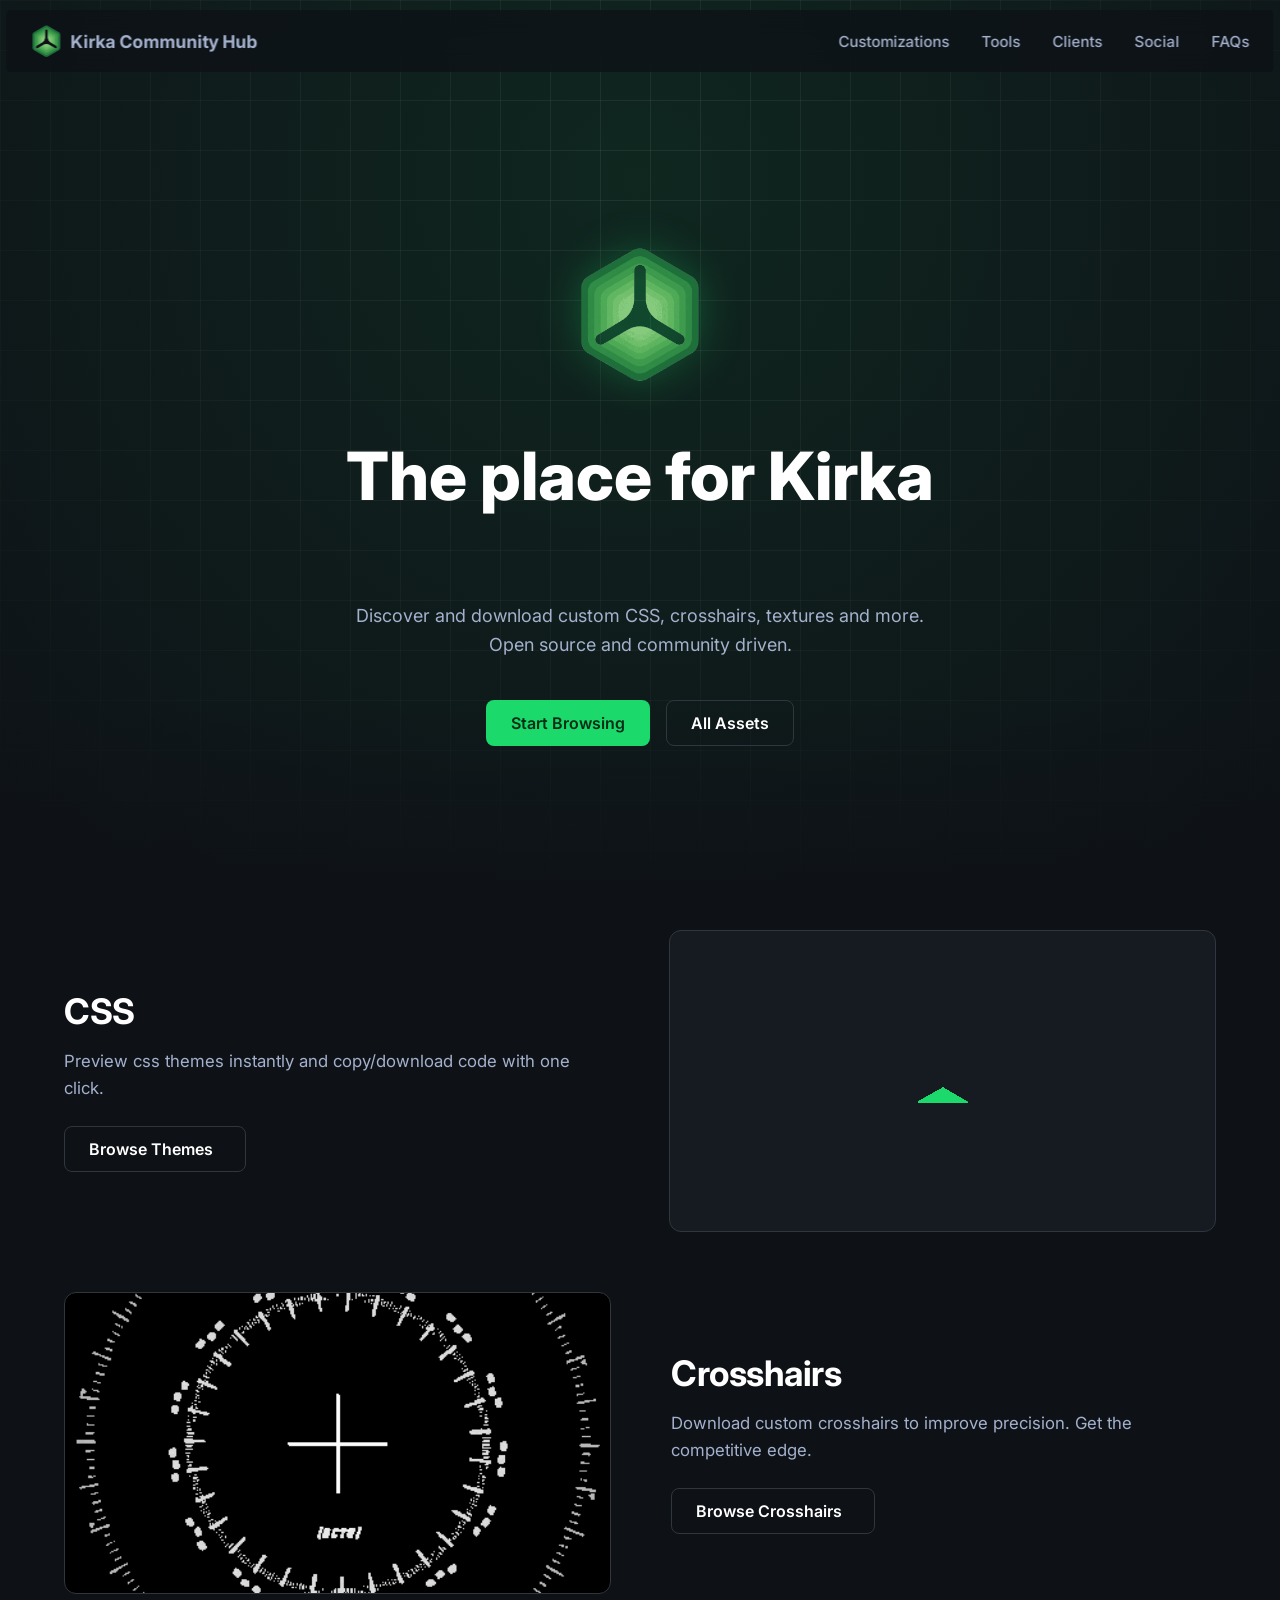
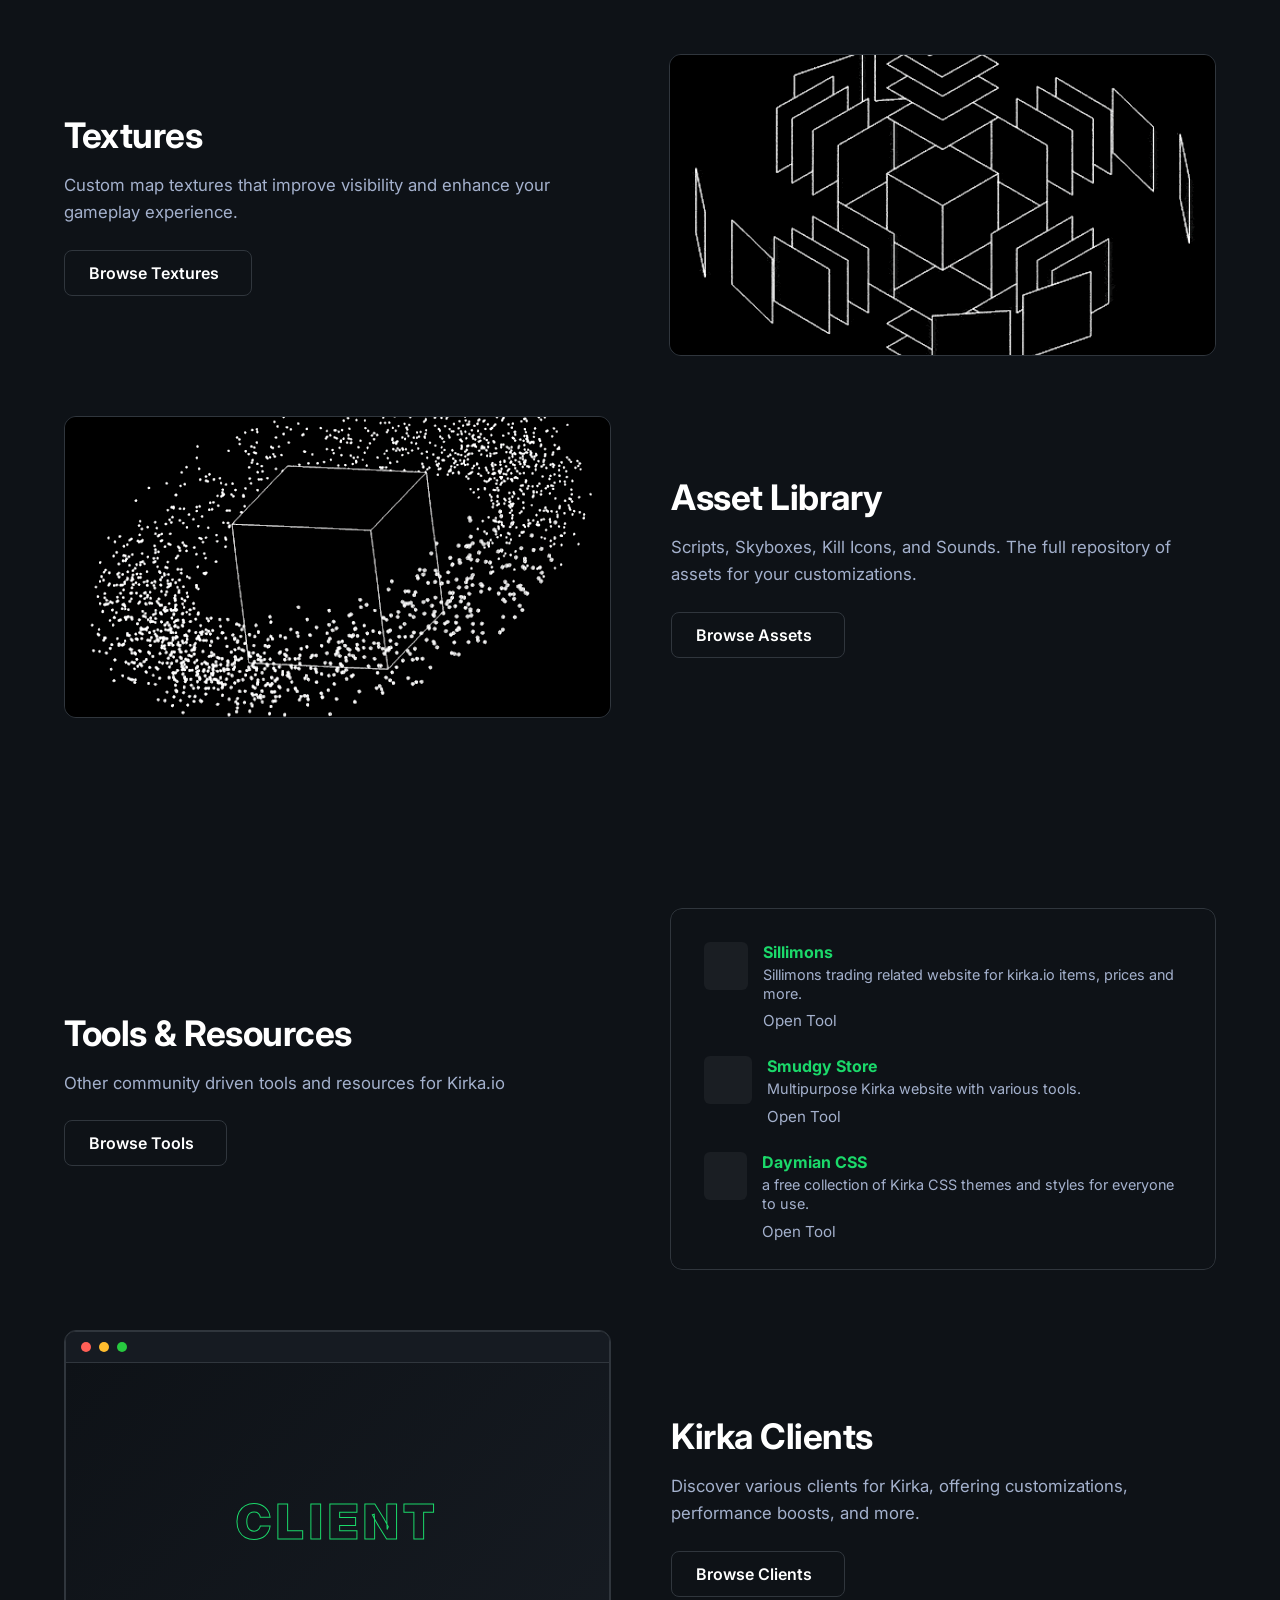
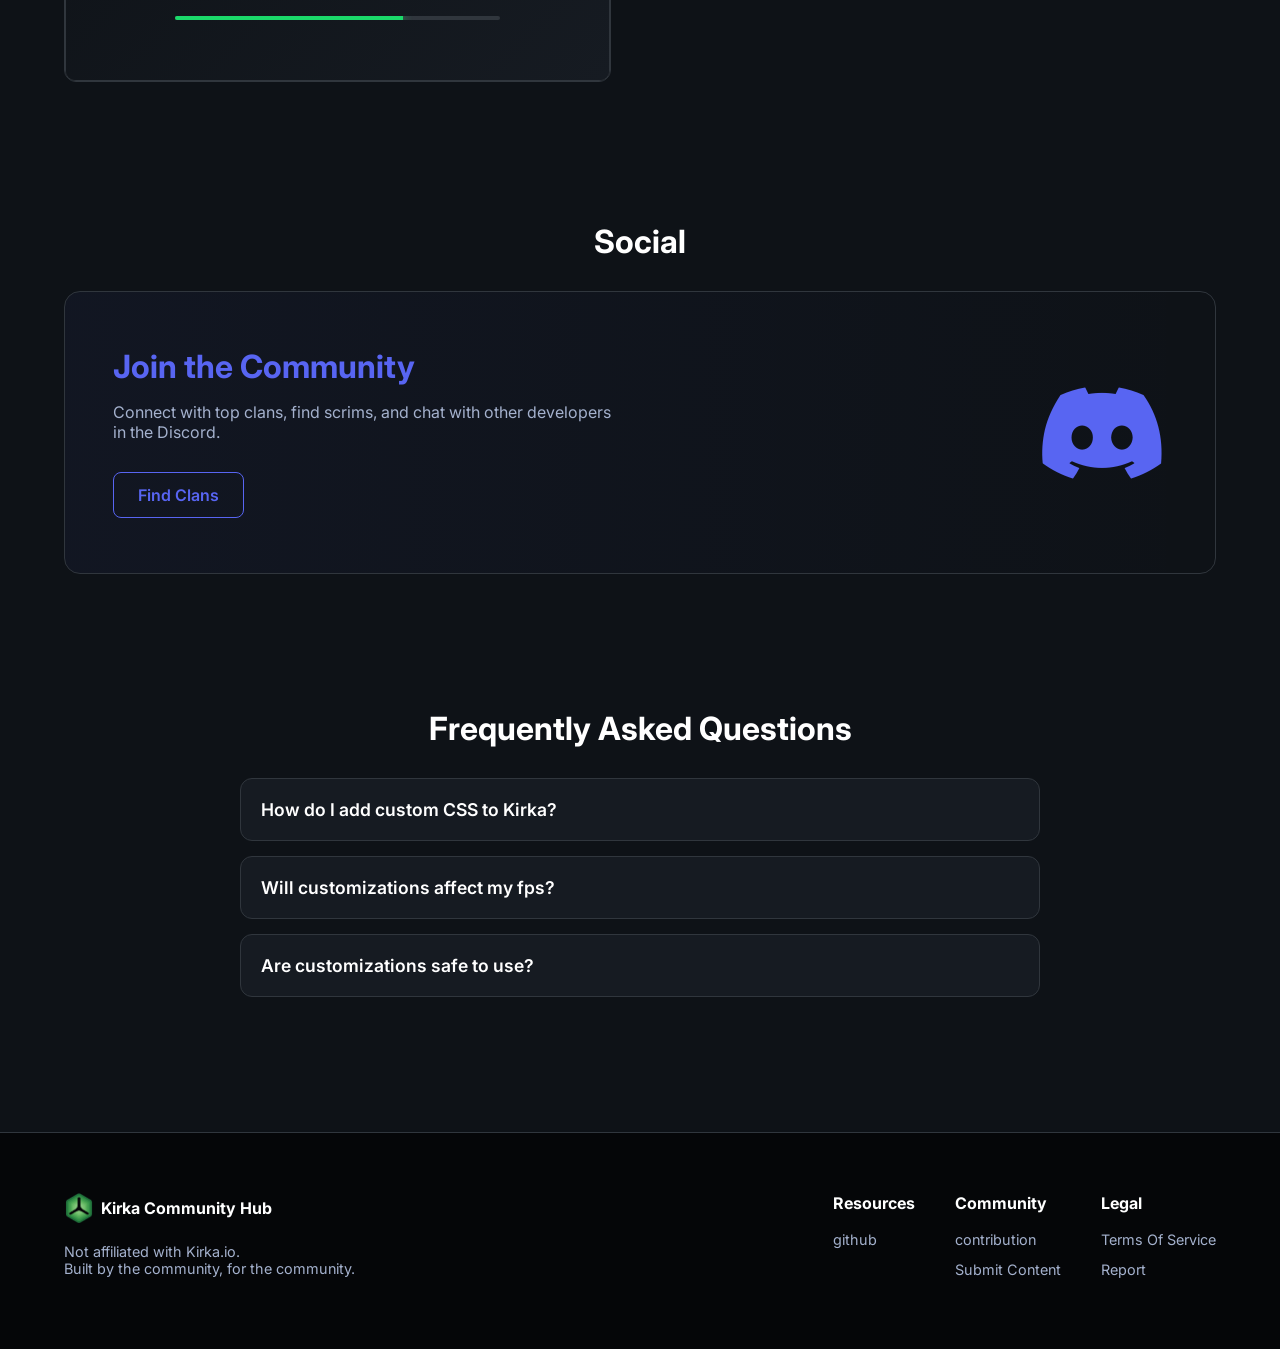
==== source/index.html @ fd8978fc "update" ====
<!DOCTYPE html>
<html lang="en">

<head>
    <meta charset="UTF-8">
    <meta name="viewport" content="width=device-width, initial-scale=1.0">
    <title>Kirka Community Hub – Custom CSS, Crosshairs, Textures & more for kirka.io</title>
    <link rel="icon" type="image/png" href="assets/icon.png">
    <link rel="stylesheet" href="src/index.css">
    <link rel="stylesheet" href="https://cdnjs.cloudflare.com/ajax/libs/font-awesome/6.4.0/css/all.min.css">
    <script src="https://unpkg.com/lucide@latest"></script>
    <link href="https://fonts.googleapis.com/css2?family=Inter:wght@300;400;500;600;700;800&display=swap"
        rel="stylesheet">
    <meta name="description"
        content="Discover and download custom CSS themes, crosshairs, textures, clients, scripts and more for kirka.io. The community hub for Kirka.io customizations.">
    <meta name="keywords"
        content="Kirka.io, Kirka CSS, Kirka crosshairs, Kirka textures, Kirka clients, Kirka scripts, Kirka Community Hub">

    <meta name="robots" content="index, follow">
    <link rel="canonical" href="https://kirkacommunityhub.pages.dev/">
    <meta property="og:title" content="Kirka Community Hub – Custom CSS, Crosshairs, Textures & more">
    <meta property="og:description"
        content="Discover and download custom CSS, crosshairs, textures, scripts, and clients for kirka.io">
    <meta property="og:image" content="https://kirkacommunityhub.pages.dev/assets/icon.png">
    <meta property="og:url" content="https://kirkacommunityhub.pages.dev/">
    <meta property="og:type" content="website">
    <meta property="og:site_name" content="Kirka Community Hub">
    <meta name="theme-color" content="#1bd96a">
    <meta name="twitter:card" content="summary_large_image">
    <meta name="twitter:title" content="Kirka Community Hub">
    <meta name="twitter:description"
        content="Discover and download custom CSS, crosshairs, textures, scripts, and clients for kirka.io">
    <meta name="twitter:image" content="https://kirkacommunityhub.pages.dev/assets/icon.png">

    <script type="application/ld+json">
{
  "@context": "https://schema.org",
  "@type": "WebSite",
  "name": "Kirka Community Hub",
  "url": "https://kirkacommunityhub.pages.dev/",
  "description": "Kirka Community Hub is a community platform for downloading custom CSS, crosshairs, textures, skyboxes, scripts, and clients for Kirka.io.",
  "publisher": {
    "@type": "Organization",
    "name": "Kirka Community Hub"
  },
  "potentialAction": {
    "@type": "SearchAction",
    "target": "https://kirkacommunityhub.pages.dev/?q={search_term_string}",
    "query-input": "required name=search_term_string"
  }
}
</script>

    <script type="application/ld+json">
{
  "@context": "https://schema.org",
  "@type": "FAQPage",
  "mainEntity": [
    {
      "@type": "Question",
      "name": "How to add custom CSS in Kirka.io?",
      "acceptedAnswer": {
        "@type": "Answer",
        "text": "To add custom CSS in Kirka.io, copy the CSS code or URL from Kirka Community Hub then you can follow the step by step guide in the faq section."
      }
    },
    {
      "@type": "Question",
      "name": "Are Kirka clients safe?",
      "acceptedAnswer": {
        "@type": "Answer",
        "text": "Community clients listed on our hub are open-source and reviewed. For safety, always download Kirka clients only from official GitHub links and avoid unknown third-party sources."
      }
    },
    {
      "@type": "Question",
      "name": "How to get custom crosshair in Kirka?",
      "acceptedAnswer": {
        "@type": "Answer",
        "text": "You can download custom Kirka crosshairs from Kirka Community Hub. then apply them through your game settings or client customization options."
      }
    }
  ]
}
</script>

</head>

<body>
    <header id="header">
        <div class="header-container">
            <a href="index.html" class="logo">
                <img src="assets/icon.png" alt="Kirka Logo">
                <span>Kirka Community Hub</span>
            </a>
            <nav class="nav-menu">
                <a href="#customizations" class="nav-link">Customizations</a>
                <a href="#apps" class="nav-link">Tools</a>
                <a href="#clients" class="nav-link">Clients</a>
                <a href="#social" class="nav-link">Social</a>
                <a href="#faqs" class="nav-link">FAQs</a>
            </nav>
            <button class="hamburger" aria-label="Toggle menu">
                <span></span>
                <span></span>
                <span></span>
            </button>
        </div>
    </header>
    <main>
        <div class="hero-wrapper">
            <div class="container hero">
                <img src="assets/icon.png" alt="Logo" class="hero-logo-large">
                <h1>The place for Kirka<br><span id="hero-rotating-text">customizations</span></h1>
                <p>Discover and download custom CSS, crosshairs, textures and more.<br>Open source and community driven.
                </p>
                <div class="hero-buttons">
                    <a href="#customizations" class="btn btn-primary">Start Browsing</a>
                    <a href="https://github.com/imnotkoolkid/KCH/tree/main/resources" target="_blank" rel="noopener noreferrer"
                        class="btn btn-secondary">All Assets</a>
                </div>
            </div>
        </div>
        <div class="container">
            <section class="feature-section" id="customizations">
                <div class="feature-text">
                    <h2>CSS</h2>
                    <p>Preview css themes instantly and copy/download
                        code with one click.</p>
                    <a href="css.html" class="btn btn-secondary">Browse Themes <i data-lucide="chevron-right"></i></a>
                </div>
                <div class="feature-visual">
                    <div class="feature-img-container" id="css-image-slider">
                        <div class="loader"></div>
                    </div>
                </div>
            </section>
            <section class="feature-section reverse">
                <div class="feature-text">
                    <h2>Crosshairs</h2>
                    <p>Download custom crosshairs to improve precision. Get the competitive edge.</p>
                    <a href="crosshairs.html" class="btn btn-secondary">Browse Crosshairs <i
                            data-lucide="chevron-right"></i></a>
                </div>
                <div class="feature-visual" style="background:#000">
                    <div class="feature-img-container">
                        <div class="loader"></div>
                        <img src="assets/crosshair-thumbnail.gif" alt="Crosshair" style="filter:invert(1)"
                            onload="this.previousElementSibling.style.display='none'">
                    </div>
                </div>
            </section>
            <section class="feature-section">
                <div class="feature-text">
                    <h2>Textures</h2>
                    <p>Custom map textures that improve visibility and enhance your gameplay experience.</p>
                    <a href="textures.html" class="btn btn-secondary">Browse Textures <i
                            data-lucide="chevron-right"></i></a>
                </div>
                <div class="feature-visual">
                    <div class="feature-img-container">
                        <div class="loader"></div>
                        <img src="assets/texture-thumbnail.gif" style="filter:contrast(150%)" alt="Textures"
                            onload="this.previousElementSibling.style.display='none'">
                    </div>
                </div>
            </section>
            <section class="feature-section reverse">
                <div class="feature-text">
                    <h2>Asset Library</h2>
                    <p>Scripts, Skyboxes, Kill Icons, and Sounds. The full repository of assets for your customizations.
                    </p>
                    <a href="assets.html" class="btn btn-secondary">Browse Assets <i
                            data-lucide="chevron-right"></i></a>
                </div>
                <div class="feature-visual">
                    <div class="feature-img-container">
                        <div class="loader"></div>
                        <img src="assets/assets-thumbnail.gif" style="filter:contrast(150%)" alt="Assets"
                            onload="this.previousElementSibling.style.display='none'">
                    </div>
                </div>
            </section>
            <section class="feature-section" id="apps">
                <div class="feature-text">
                    <h2>Tools & Resources</h2>
                    <p>Other community driven tools and resources for Kirka.io</p>
                    <a href="#" class="btn btn-secondary" id="browse-tools-btn" onclick="(function(e){e.preventDefault();var w=document.querySelector('.mock-window');if(!w)return;w.style.transition='box-shadow 0.15s ease, border-color 0.15s ease';w.style.borderColor='#1bd96a';w.style.boxShadow='0 0 0 2px rgba(27,217,106,0.4)';setTimeout(function(){w.style.borderColor='';w.style.boxShadow='';},1000);})(event)">Browse Tools <i data-lucide="chevron-right"></i></a>
                </div>
                <div class="feature-visual visual-content" style="border: none; background-color: #00000000;">
                    <div class="mock-window">
                        <div class="mock-list-container">
                            <a href="https://sillimons.fun/" class="mock-list-item" target="_blank" rel="noopener noreferrer">
                                <div class="mock-icon">
                                    <img src="https://www.google.com/s2/favicons?domain=sillimons.fun&sz=64"
                                        alt="Sillimons"
                                        onerror="this.style.display='none'; this.nextElementSibling.style.display='block'">
                                    <i data-lucide="globe" style="color:var(--mod-green); display:none;"></i>
                                </div>
                                <div class="mock-info">
                                    <h4>Sillimons</h4>
                                    <p>Sillimons trading related website for kirka.io items, prices and more.</p>
                                    <div class="mock-stats">
                                        <span><i data-lucide="external-link"></i> Open Tool</span>
                                    </div>
                                </div>
                            </a>
                            <a href="https://www.smudgy.store/kirka" class="mock-list-item" target="_blank" rel="noopener noreferrer">
                                <div class="mock-icon">
                                    <img src="https://www.google.com/s2/favicons?domain=smudgy.store&sz=64"
                                        alt="Smudgy Store"
                                        onerror="this.style.display='none'; this.nextElementSibling.style.display='block'">
                                    <i data-lucide="globe" style="color:var(--mod-green); display:none;"></i>
                                </div>
                                <div class="mock-info">
                                    <h4>Smudgy Store</h4>
                                    <p>Multipurpose Kirka website with various tools.</p>
                                    <div class="mock-stats">
                                        <span><i data-lucide="external-link"></i> Open Tool</span>
                                    </div>
                                </div>
                            </a>

                            <a href="https://css.daymian.xyz/css/" class="mock-list-item" target="_blank" rel="noopener noreferrer">
                                <div class="mock-icon">
                                    <img src="https://www.google.com/s2/favicons?domain=daymian.xyz&sz=64"
                                        alt="Daymian CSS"
                                        onerror="this.style.display='none'; this.nextElementSibling.style.display='block'">
                                    <i data-lucide="globe" style="color:var(--mod-green); display:none;"></i>
                                </div>
                                <div class="mock-info">
                                    <h4>Daymian CSS</h4>
                                    <p>a free collection of Kirka CSS themes and styles for everyone to use.</p>
                                    <div class="mock-stats">
                                        <span><i data-lucide="external-link"></i> Open Tool</span>
                                    </div>
                                </div>
                            </a>
                            <a href="https://kirka.lukeskywalk.com/" class="mock-list-item" target="_blank" rel="noopener noreferrer">
                                <div class="mock-icon">
                                    <img src="https://www.google.com/s2/favicons?domain=lukeskywalk.com&sz=64"
                                        alt="Lukeskywalk"
                                        onerror="this.style.display='none'; this.nextElementSibling.style.display='block'">
                                    <i data-lucide="globe" style="color:var(--mod-green); display:none;"></i>
                                </div>
                                <div class="mock-info">
                                    <h4>Lukeskywalk Kirka tools</h4>
                                    <p>KirkaTrades tools portal with global chat, price list, item list skin viewer and
                                        much more.</p>
                                    <div class="mock-stats">
                                        <span><i data-lucide="external-link"></i> Open Tool</span>
                                    </div>
                                </div>
                            </a>
                            <a href="https://ktiers.com/" class="mock-list-item" target="_blank" rel="noopener noreferrer">
                                <div class="mock-icon">
                                    <img src="https://ktiers.com/imgs/ktiersIcon.png"
                                        alt="ktiers"
                                        onerror="this.style.display='none'; this.nextElementSibling.style.display='block'">
                                    <i data-lucide="globe" style="color:var(--mod-green); display:none;"></i>
                                </div>
                                <div class="mock-info">
                                    <h4>K tiers</h4>
                                    <p>Competitive rankings for Kirka.io. View tiers, points, and player standings.</p>
                                    <div class="mock-stats">
                                        <span><i data-lucide="external-link"></i> Open Tool</span>
                                    </div>
                                </div>
                            </a>
                        </div>
                    </div>
                </div>
            </section>
            <section class="feature-section reverse" id="clients">
                <div class="feature-text">
                    <h2>Kirka Clients</h2>
                    <p>Discover various clients for Kirka, offering customizations, performance boosts, and more.</p>
                    <a href="clients.html" class="btn btn-secondary">Browse Clients <i
                            data-lucide="chevron-right"></i></a>
                </div>
                <div class="feature-visual">
                    <div class="launcher-window">
                        <div class="window-bar">
                            <div class="dot red"></div>
                            <div class="dot yellow"></div>
                            <div class="dot green"></div>
                        </div>
                        <div class="window-content">
                            <div class="client-logo">CLIENT</div>
                            <div class="loading-bar">
                                <div class="loading-progress"></div>
                            </div>
                        </div>
                    </div>
                </div>
            </section>
            <section id="social">
                <div class="grid-section-title">
                    <h2>Social</h2>
                </div>
                <div class="launcher-banner"
                    style="background:linear-gradient(90deg,rgba(88,101,242,0.05),transparent);margin:0 0 60px 0">
                    <div class="launcher-content">
                        <h3 style="color:#5865F2">Join the Community</h3>
                        <p>Connect with top clans, find scrims, and chat with other developers in the Discord.</p>
                        <a href="social.html" class="btn btn-secondary"
                            style="border-color:#5865F2;color:#5865F2;background:none"
                            onmouseover="this.style.background='#5865F2';this.style.color='black'"
                            onmouseout="this.style.background='none';this.style.color='#5865F2'">Find Clans</a>
                    </div>
                    <div class="launcher-visual" style="background:transparent;border:none">
                        <i class="fab fa-discord" style="font-size:8rem;color:#5865F2"></i>
                    </div>
                </div>
            </section>
            <section id="faqs" class="faq-section">
                <div class="grid-section-title">
                    <h2 class="fade-in">Frequently Asked Questions</h2>
                </div>
                <div class="faq-container">
                    <div class="faq-item">
                        <div class="faq-question">
                            How do I add custom CSS to Kirka?
                            <i data-lucide="chevron-down" class="faq-arrow"></i>
                        </div>
                        <div class="faq-answer">
                            <p><b>There are two ways to add custom CSS to Kirka:</b></p><br>
                            <p><strong>Option 1: Browser Extension</strong><br>
                            <p style="margin-top: 7px;">
                                Install the Stylus extension from <a class="faq-links"
                                    href="https://chromewebstore.google.com/detail/stylus/clngdbkpkpeebahjckkjfobafhncgmne?hl=en"
                                    target="_blank">Chrome Web Store</a> or <a class="faq-links"
                                    href="https://addons.mozilla.org/en-US/firefox/addon/styl-us/"
                                    target="_blank">Firefox Add-ons</a>. After installation, start the extension, click
                                "Manage," and a new page will open. In the left menu under Style Manager, click the "+"
                                icon. Paste your CSS code into the text field, enter a name for your style in the name
                                field (marked with "?" in the left bar), and click "Save." Close the window, navigate to
                                Kirka, and open
                                the Stylus extension menu. Enable the checkbox for your CSS style and activate the
                                extension (if not already done).</p>
                            </p><br>
                            <p> <strong>Option 2: Use a Kirka Client</strong><br>
                            <p style="margin-top: 7px;">
                                Download any kirka client from <a class="faq-links" href="clients.html">KCH Clients
                                    list</a>. Once
                                installed follow the guide of the client.</p>
                            </p>
                        </div>
                    </div>
                    <div class="faq-item">
                        <div class="faq-question">
                            Will customizations affect my fps?
                            <i data-lucide="chevron-down" class="faq-arrow"></i>
                        </div>
                        <div class="faq-answer">
                            <p>It depends on the specific customization:</p>
                            <ul style="margin-left: 20px; opacity: 0.8; line-height: 1.6;">
                                <li>CSS themes with simple changes generally have minimal to no impact on performance.
                                </li>
                                <li>CSS themes with many animations or effects might slightly reduce FPS on low-end
                                    devices.</li>
                                <li>Crosshairs ,Textures, Skyboxes have virtually no impact on game performance.</li>
                                <li>Performance impact due to scripts is entirely dependent on the script itself.</li>
                            </ul>
                        </div>
                    </div>
                    <div class="faq-item">
                        <div class="faq-question">
                            Are customizations safe to use?
                            <i data-lucide="chevron-down" class="faq-arrow"></i>
                        </div>
                        <div class="faq-answer">
                            <strong>CSS , Crosshairs ,Textures & Skyboxes</strong> are 100% safe to use.
                            <p style="margin-top: 10px;">
                                However, be cautious with <strong>3rd party clients</strong> and
                                <strong>scripts</strong>.
                                Always download them from trusted sources and avoid anything that promises unfair
                                advantages.
                            </p>
                        </div>
                    </div>
                </div>
            </section>
        </div>
    </main>
    <footer>
        <div class="container footer-content">
            <div>
                <a href="index.html" class="footer-logo">
                    <img src="assets/icon.png" width="30">
                    <span>Kirka Community Hub</span>
                </a>
                <p style="color:var(--text-muted);font-size:0.9rem;max-width:300px">
                    Not affiliated with Kirka.io.<br>Built by the community, for the community.
                </p>
            </div>
            <div class="footer-links-wrapper">
                <div class="footer-links">
                    <h4>Resources</h4>
                    <ul>
                        <li><a href="https://github.com/imnotkoolkid/kch" target="_blank" rel="noopener noreferrer">github</a></li>
                    </ul>
                </div>
                <div class="footer-links">
                    <h4>Community</h4>
                    <ul>
                        <li><a href="contribution.html">contribution</a></li>
                        <li><a href="submit-content.html">Submit Content</a></li>
                    </ul>
                </div>
                <div class="footer-links">
                    <h4>Legal</h4>
                    <ul>
                        <li><a href="tos.html">Terms Of Service</a></li>
                        <li><a href="report.html">Report</a></li>
                    </ul>
                </div>
            </div>
        </div>
    </footer>
    <script src="src/index.js"></script>
    <script>lucide.createIcons();</script>
</body>

</html>
---- source/src/index.css ----
:root {
    --mod-green: #1bd96a;
    --mod-green-hover: #14b858;
    --mod-bg: #0e1217;
    --mod-card-bg: #161b22;
    --mod-card-border: #30363d;
    --text-main: #ffffff;
    --text-muted: #a4b1cd;
    --header-bg: rgba(14, 18, 23, 0.765);
    --font-family: 'Inter', sans-serif;
}

* {
    margin: 0;
    padding: 0;
    box-sizing: border-box;
    font-family: var(--font-family);
    scrollbar-width: thin;
    scrollbar-color: rgba(255, 255, 255, 0.15) transparent;
}

body {
    background-color: var(--mod-bg);
    color: var(--text-main);
    min-height: 100vh;
    overflow-x: hidden;
    scroll-behavior: smooth;
    user-select: none;
}

a {
    text-decoration: none;
    color: inherit;
}

.hero-wrapper {
    background:
        radial-gradient(circle at 50% 20%, rgba(27, 217, 106, 0.1) 0%, var(--mod-bg) 95%),
        linear-gradient(rgba(255, 255, 255, 0.07) 1px, transparent 1px),
        linear-gradient(90deg, rgba(255, 255, 255, 0.07) 1px, transparent 1px);
    background-size: 100% 100%, 50px 50px, 50px 50px;
    width: 100%;
    position: relative;
    min-height: 100vh;
    display: flex;
    align-items: center;
}

.hero-wrapper::after {
    content: "";
    position: absolute;
    bottom: 0;
    left: 0;
    right: 0;
    height: 200px;
    background: linear-gradient(180deg, transparent 0%, var(--mod-bg) 100%);
    pointer-events: none;
    z-index: 1;
}

header {
    position: fixed;
    top: 10px;
    left: 50%;
    transform: translateX(-50%);
    width: 99%;
    z-index: 1000;
    background: var(--header-bg);
    backdrop-filter: blur(12px);
    height: 62px;
    border-radius: 5px;
}

.header-container {
    max-width: 1400px;
    margin: 0 auto;
    height: 100%;
    display: flex;
    justify-content: space-between;
    align-items: center;
    padding: 0 24px;
}

.logo {
    display: flex;
    align-items: center;
    gap: 8px;
    font-weight: 700;
    font-size: 1.1rem;
    color: var(--text-muted);
}

.logo img {
    height: 32px;
    width: auto;
}

.nav-menu {
    display: flex;
    gap: 32px;
}

.nav-link {
    font-size: 0.95rem;
    color: var(--text-muted);
    font-weight: 500;
    transition: color 0.2s;
    position: relative;
}

.nav-link:hover {
    color: var(--mod-green);
}

.container {
    max-width: 1200px;
    margin: 0 auto;
    padding: 0 24px;
}

.hero {
    padding-top: 92px;
    padding-bottom: 0;
    text-align: center;
    width: 100%;
    position: relative;
    z-index: 2;
}

.hero-logo-large {
    width: 8.5rem;
    height: 8.5rem;
    margin-bottom: 54px;
    filter: drop-shadow(0 0 20px rgba(27, 217, 106, 0.3));
}

.hero h1 {
    font-size: clamp(3rem, 5.2vw, 5rem);
    font-weight: 800;
    line-height: 1.1;
    margin-bottom: 16px;
}

.hero h1 span {
    color: var(--mod-green);
    display: inline-block;
    position: relative;
}

.text-animate-out {
    animation: slideUpOut 0.25s cubic-bezier(0.16, 1, 0.3, 1) forwards;
}

.text-animate-in {
    animation: slideUpIn 0.25s cubic-bezier(0.16, 1, 0.3, 1) forwards;
}

@keyframes slideUpOut {
    0% { transform: translateY(0); opacity: 1; filter: blur(0); }
    100% { transform: translateY(-15px); opacity: 0; filter: blur(5px); }
}

@keyframes slideUpIn {
    0% { transform: translateY(15px); opacity: 0; filter: blur(5px); }
    100% { transform: translateY(0); opacity: 1; filter: blur(0); }
}

.loader-container {
    position: relative;
    display: flex;
    align-items: center;
    justify-content: center;
    width: 100%;
    height: 100%;
}

.loader {
    width: 50px;
    aspect-ratio: 1.154;
    position: absolute;
    background: conic-gradient(from 120deg at 50% 64%, #0000, var(--mod-green) 1deg 120deg, #0000 121deg);
    animation: l27-0 1.5s infinite cubic-bezier(0.3, 1, 0, 1);
    z-index: 1;
}

.loader:before,
.loader:after {
    content: '';
    position: absolute;
    inset: 0;
    background: inherit;
    transform-origin: 50% 66%;
    animation: l27-1 1.5s infinite;
}

.loader:after { --s: -1; }

@keyframes l27-0 {
    0%, 30% { transform: rotate(0) }
    70% { transform: rotate(120deg) }
    70.01%, 100% { transform: rotate(360deg) }
}

@keyframes l27-1 {
    0% { transform: rotate(calc(var(--s, 1)*120deg)) translate(0) }
    30%, 70% { transform: rotate(calc(var(--s, 1)*120deg)) translate(calc(var(--s, 1)*-5px), 10px) }
    100% { transform: rotate(calc(var(--s, 1)*120deg)) translate(0) }
}

.img-loaded+.loader { display: none; }

.hero p {
    color: var(--text-muted);
    font-size: 1.125rem;
    max-width: 600px;
    margin: 0 auto 40px;
    line-height: 1.6;
}

.hero-buttons {
    display: flex;
    gap: 16px;
    justify-content: center;
}

.btn {
    display: inline-flex;
    align-items: center;
    justify-content: flex-start;
    gap: 8px;
    padding: 12px 24px;
    border-radius: 8px;
    font-weight: 600;
    font-size: 1rem;
    transition: all 0.2s;
    cursor: pointer;
    border: none;
}

.btn i { font-size: 0.7em; margin-top: 2px; }

.btn-primary { background-color: var(--mod-green); color: #052e16; border: 1px solid transparent; }

.btn-primary:hover {
    background-color: #0e121700;
    color: var(--mod-green);
    border: 1px solid var(--mod-green);
    transform: scale(0.985);
}

.btn-secondary {
    background-color: transparent;
    border: 1px solid var(--mod-card-border);
    color: var(--text-main);
}

.btn-secondary:hover {
    border-color: var(--mod-green-hover);
    background-color: rgba(22, 181, 70, 0.349);
}

.feature-section {
    padding: 30px 0;
    display: flex;
    align-items: center;
    gap: 60px;
}

.feature-section.reverse { flex-direction: row-reverse; }

.feature-text { flex: 1; }

.feature-text h2 {
    font-size: 2.2rem;
    font-weight: 700;
    margin-bottom: 16px;
    letter-spacing: -0.5px;
}

.feature-text p {
    color: var(--text-muted);
    font-size: 1.05rem;
    line-height: 1.6;
    margin-bottom: 24px;
}

.feature-visual {
    flex: 1;
    background: var(--mod-card-bg);
    border: 1px solid var(--mod-card-border);
    border-radius: 12px;
    padding: 0;
    position: relative;
    overflow: hidden;
}

.visual-content {
    flex: 1;
    perspective: 1000px;
    height: 100%;
    display: flex;
    flex-direction: column;
}

.feature-img-container {
    width: 100%;
    height: 300px;
    border-radius: 8px;
    overflow: hidden;
    position: relative;
    display: flex;
    align-items: center;
    justify-content: center;
}

.feature-img-container img {
    width: 100%;
    height: 100%;
    object-fit: cover;
    transition: transform 0.3s;
}

.feature-visual:hover img { transform: scale(1.03); }

.mock-window {
    background: transparent;
    border: 1px solid var(--mod-card-border);
    border-radius: 12px;
    padding: 20px;
    box-shadow: 0 20px 50px rgba(0, 0, 0, 0.5);
    flex: 1;
    display: flex;
    flex-direction: column;
}

.mock-list-item {
    display: flex;
    gap: 15px;
    padding: 12px;
    border-radius: 8px;
    background: transparent;
    border: 1px solid transparent;
    transition: 0.2s;
    cursor: pointer;
    text-decoration: none;
    color: inherit;
}

.mock-list-item:hover {
    background: rgba(255, 255, 255, 0.03);
    border-color: var(--mod-card-border);
}

.mock-icon {
    width: 48px;
    height: 48px;
    aspect-ratio: 1/1;
    border-radius: 6px;
    background-color: rgba(255, 255, 255, 0.05);
    display: flex;
    align-items: center;
    justify-content: center;
}
.mock-icon img {
    width: 24px;
    height: 24px;
    object-fit: contain;
    border-radius: 4px;
}

.mock-info h4 { font-size: 1rem; color: var(--mod-green); margin-bottom: 4px; }
.mock-info p { font-size: 0.9rem; color: var(--text-muted); line-height: 1.3; }

.mock-stats {
    font-size: 0.95rem;
    color: var(--text-muted);
    margin-top: 8px;
    display: flex;align-items: center;
    text-align: center;
}


.mock-stats span svg { height: 18px; }

.grid-section-title { text-align: center; margin-bottom: 25px; }

.grid-section-title h2 { font-size: 2rem; margin-bottom: 30px; margin-top: 35px; }

.grid-container {
    display: grid;
    grid-template-columns: repeat(auto-fill, minmax(300px, 1fr));
    gap: 24px;
    margin-bottom: 80px;
}

.mod-card {
    background: var(--mod-card-bg);
    border: 1px solid var(--mod-card-border);
    border-radius: 12px;
    padding: 32px;
    transition: all 0.2s ease;
    display: flex;
    flex-direction: column;
    min-height: 350px;
    position: relative;
    overflow: hidden;
}

.mod-card::before {
    content: "";
    position: absolute;
    top: 0;
    left: 0;
    width: 100%;
    height: 0;
    background: linear-gradient(to bottom, rgba(27, 217, 106, 0.112) 0%, transparent 60%);
    transition: height 0.2s ease-out;
    z-index: 0;
    pointer-events: none;
}

.mod-card::after {
    content: "";
    position: absolute;
    inset: -1px;
    border-radius: inherit;
    pointer-events: none;
    transition: opacity 0.25s ease;
    border: 2px solid transparent;
    mask: linear-gradient(to bottom, rgba(0, 0, 0, 1) 0%, rgba(0, 0, 0, 1) 45%, rgba(0, 0, 0, 0) 80%);
    opacity: 0;
}

.mod-card:hover::after { border-color: var(--mod-green); opacity: 1; }
.mod-card:hover::before { height: 100%; }
.mod-card > * { position: relative; z-index: 1; }

.card-icon-box {
    width: 48px;
    height: 48px;
    background: rgba(255, 255, 255, 0.05);
    border-radius: 8px;
    display: flex;
    align-items: center;
    justify-content: center;
    margin-bottom: 20px;
    font-size: 1.2rem;
    color: var(--mod-green);
}

.mod-card h3 { font-size: 1.25rem; margin-bottom: 12px; font-weight: 700; }
.mod-card p { color: var(--text-muted); font-size: 0.9rem; line-height: 1.5; flex-grow: 1; margin-bottom: 20px; }

.card-link {
    color: var(--mod-green);
    font-weight: 600;
    font-size: 0.9rem;
    display: flex;
    align-items: center;
    gap: 8px;
}

.slider-image {
    width: 100%;
    height: 100%;
    object-fit: contain;
    position: absolute;
    opacity: 0;
    transition: opacity 1s ease, transform 0.5s ease;
}

.slider-image.active { opacity: 1; z-index: 1; }

@keyframes slideOut {
    from { transform: translateX(0); opacity: 1; }
    to { transform: translateX(-100%); opacity: 0.1; }
}

@keyframes slideIn {
    from { transform: translateX(100%); opacity: 0.1; }
    to { transform: translateX(0); opacity: 1; }
}

.slider-image.slide-out { animation: slideOut 0.8s forwards; }
.slider-image.slide-in { animation: slideIn 0.8s forwards; }

.launcher-banner {
    background: var(--mod-card-bg);
    border: 1px solid var(--mod-card-border);
    border-radius: 16px;
    padding: 55px 48px;
    display: flex;
    align-items: center;
    justify-content: space-between;
    margin: 60px 0;
    position: relative;
    overflow: hidden;
}

.launcher-content { z-index: 2; max-width: 500px; }
.launcher-content h3 { font-size: 2rem; margin-bottom: 16px; }
.launcher-content p { color: var(--text-muted); margin-bottom: 30px; }

.launcher-visual i { font-size: 6.5rem !important; }

.launcher-visual {
    width: fit-content;
    height: fit-content;
    display: flex;
    align-items: center;
    justify-content: center;
    z-index: 2;
}

.launcher-window {
    background: #181a1f;
    border: 1px solid var(--mod-card-border);
    border-radius: 10px;
    overflow: hidden;
    box-shadow: 0 20px 60px rgba(0, 0, 0, 0.6);
    height: 350px;
    display: flex;
    flex-direction: column;
    width: 100%;
}

.window-bar {
    background: var(--mod-card-bg);
    padding: 10px 15px;
    display: flex;
    gap: 8px;
    border-bottom: 1px solid var(--mod-card-border);
}

.dot { width: 10px; height: 10px; border-radius: 50%; }
.dot.red { background: #ff5f56; }
.dot.yellow { background: #ffbd2e; }
.dot.green { background: #27c93f; }

.window-content {
    flex: 1;
    display: flex;
    align-items: center;
    justify-content: center;
    background: linear-gradient(135deg, var(--mod-bg) 0%, var(--mod-card-bg) 100%);
    position: relative;
}

.client-logo {
    font-size: 3rem;
    font-weight: 900;
    color: transparent;
    -webkit-text-stroke: 1px var(--mod-green);
    letter-spacing: 5px;
}

.loading-bar {
    position: absolute;
    bottom: 60px;
    width: 60%;
    height: 4px;
    background: var(--mod-card-border);
    border-radius: 2px;
    overflow: hidden;
}

.loading-progress { width: 70%; height: 100%; background: var(--mod-green); box-shadow: 0 0 10px var(--mod-green); }

.faq-section { padding: 40px 0; }

.faq-section h3 { font-size: 2rem; margin-bottom: 40px; text-align: center; font-weight: 700; }

.faq-container { max-width: 800px; margin: 0 auto; }

.faq-item {
    margin-bottom: 15px;
    background: var(--mod-card-bg);
    border-radius: 12px;
    border: 1px solid var(--mod-card-border);
    overflow: hidden;
    transition: all 0.3s;
    cursor: pointer;
}

.faq-item:hover { border-color: var(--mod-green); box-shadow: 0 5px 15px rgba(0, 0, 0, 0.2); }

.faq-question {
    padding: 20px;
    display: flex;
    justify-content: space-between;
    align-items: center;
    cursor: pointer;
    font-weight: 600;
    font-size: 1.1rem;
}

.faq-answer {
    max-height: 0;
    overflow: hidden;
    transition: max-height 0.3s ease, padding 0.3s ease;
    color: var(--text-muted);
    padding: 0 20px;
    opacity: 0;
}

.faq-answer.active { max-height: 500px; padding: 20px; opacity: 1; }
.faq-answer p { opacity: 0.8; line-height: 1.6; margin-top: 15px; }
.faq-links { color: var(--mod-green); text-decoration: none; }

.faq-arrow { transition: transform 0.3s ease; color: var(--text-muted); }
.faq-arrow.active { transform: rotate(180deg); color: var(--mod-green); }
.faq-question i { transition: transform 0.3s; }

footer {
    background: #050608;
    padding: 60px 0;
    border-top: 1px solid var(--mod-card-border);
    margin-top: 80px;
}

.footer-content {
    display: flex;
    justify-content: space-between;
    align-items: flex-start;
    gap: 2rem;
}

.footer-logo { display: flex; align-items: center; gap: 7px; font-weight: 700; margin-bottom: 20px; }

.footer-links h4 { margin-bottom: 16px; color: var(--text-main); }
.footer-links ul { list-style: none; }
.footer-links li { margin-bottom: 10px; }
.footer-links a { color: var(--text-muted); font-size: 0.9rem; }
.footer-links a:hover { color: var(--mod-green); text-decoration: underline; }

.footer-links-wrapper { display: flex; gap: 40px; }

.hamburger {
    display: none;
    background: none;
    border: none;
    cursor: pointer;
    flex-direction: column;
    gap: 5px;
}

.hamburger span { width: 25px; height: 2px; background: white; transition: 0.3s; }

.feature-section:nth-of-type(4) { margin-bottom: 130px; }
#clients { margin-bottom: 110px; }

::-webkit-scrollbar { width: 6px; }
::-webkit-scrollbar-track { background: transparent; }
::-webkit-scrollbar-thumb { background: rgba(255, 255, 255, 0.15); border-radius: 10px; }
::-webkit-scrollbar-thumb:hover { background: rgba(255, 255, 255, 0.3); }

.mock-list-container { max-height: 320px; overflow-y: auto; flex: 1; }

@media (max-width:768px) {
    .feature-section,
    .feature-section.reverse,
    .launcher-banner {
        flex-direction: column;
        text-align: center;
        gap: 25px;
    }

    .feature-section .feature-visual,
    .feature-section.reverse .feature-visual { min-width: 90%; }

    .nav-menu {
        position: fixed;
        top: 52px;
        left: 0;
        width: 100%;
        background: var(--mod-bg);
        flex-direction: column;
        padding: 20px;
        display: none;
        border-bottom: 1px solid var(--mod-card-border);
    }

    .nav-menu.active { display: flex; }
    .hamburger { display: flex; }
    .footer-links-wrapper { flex-direction: column; gap: 20px; }
}
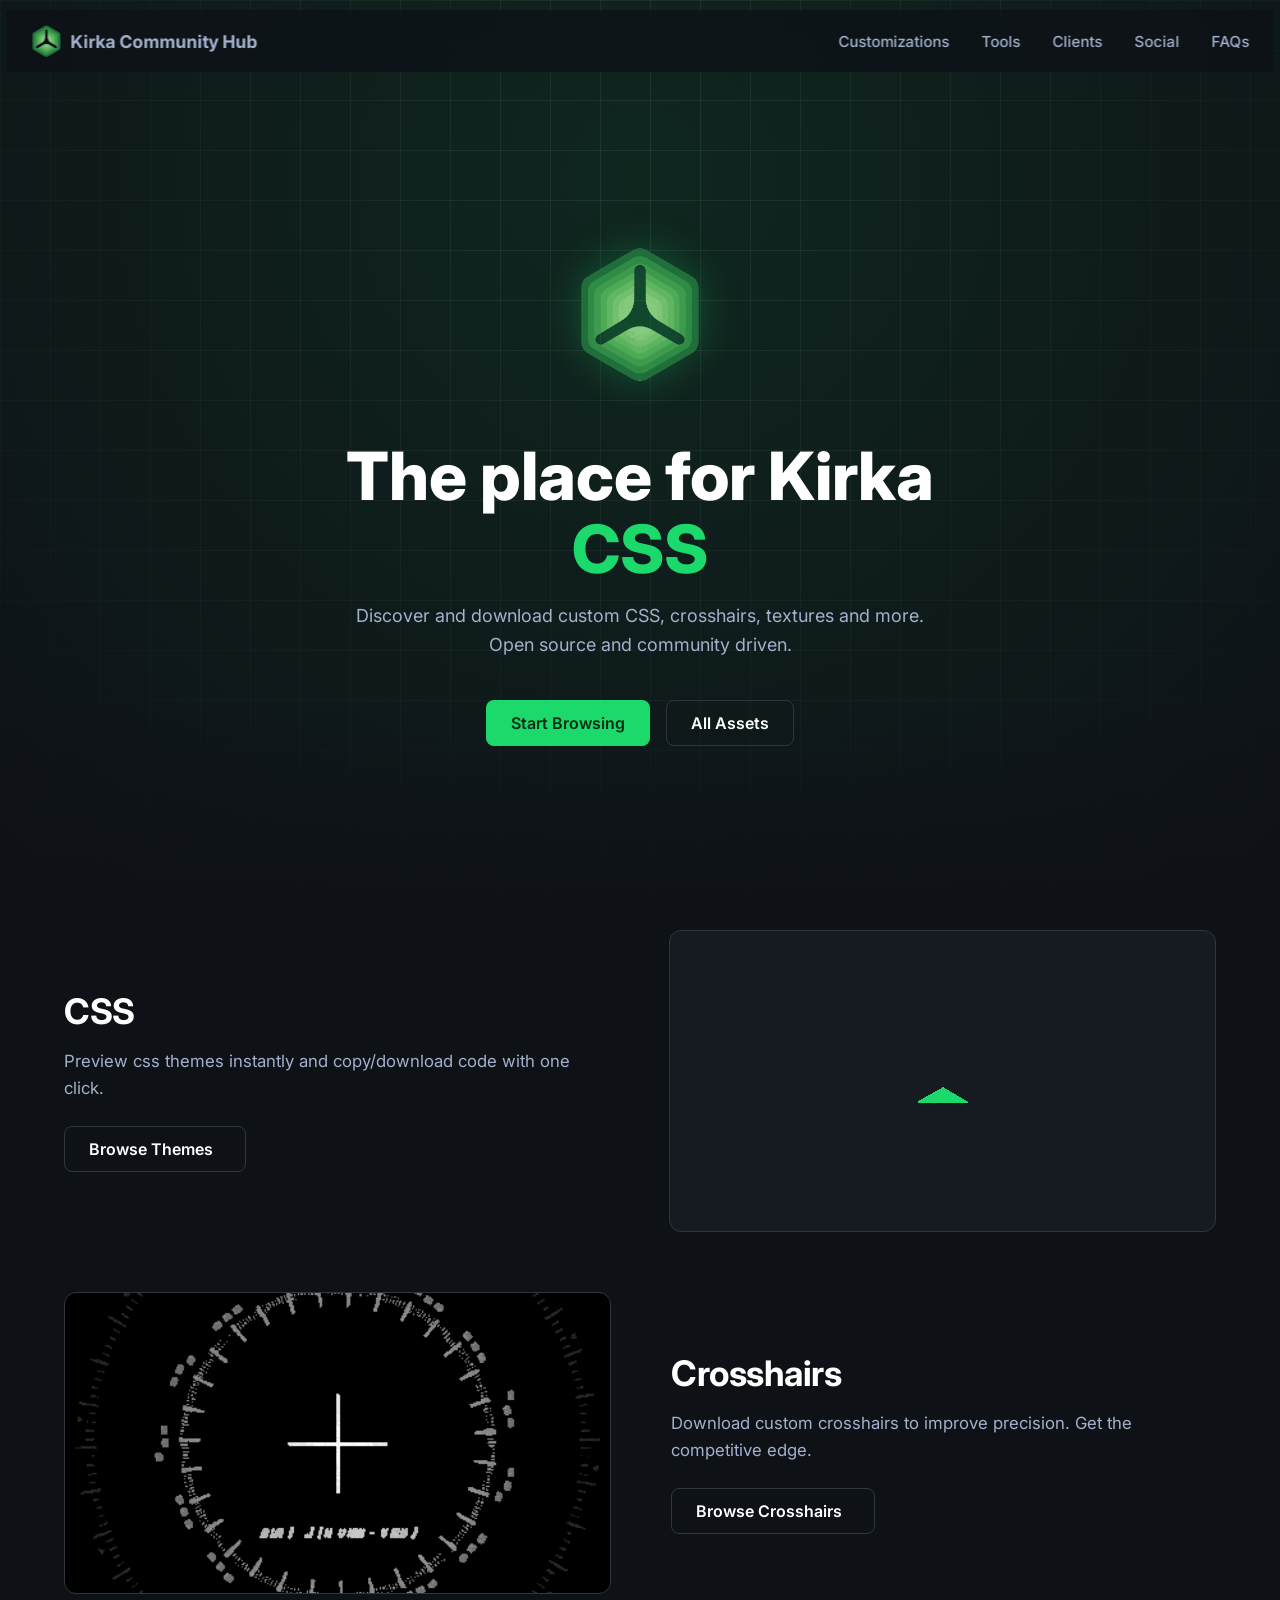
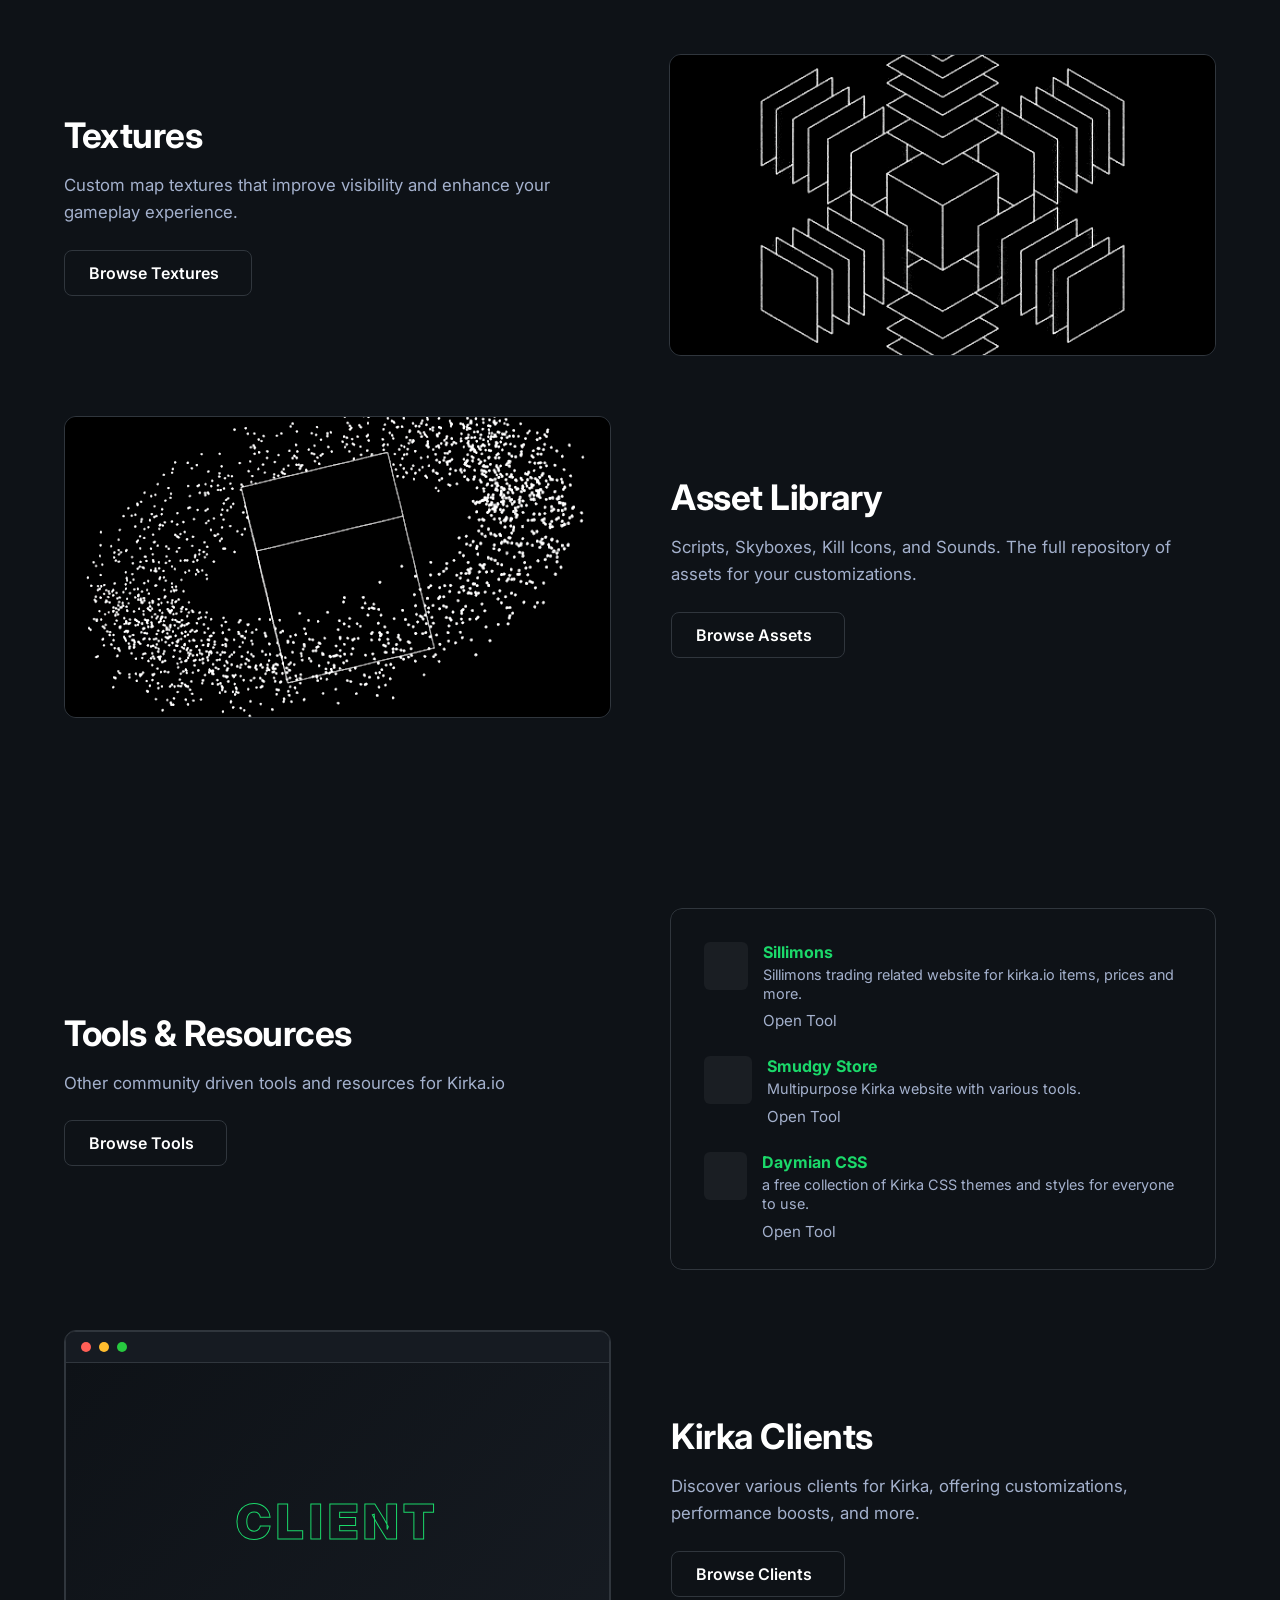
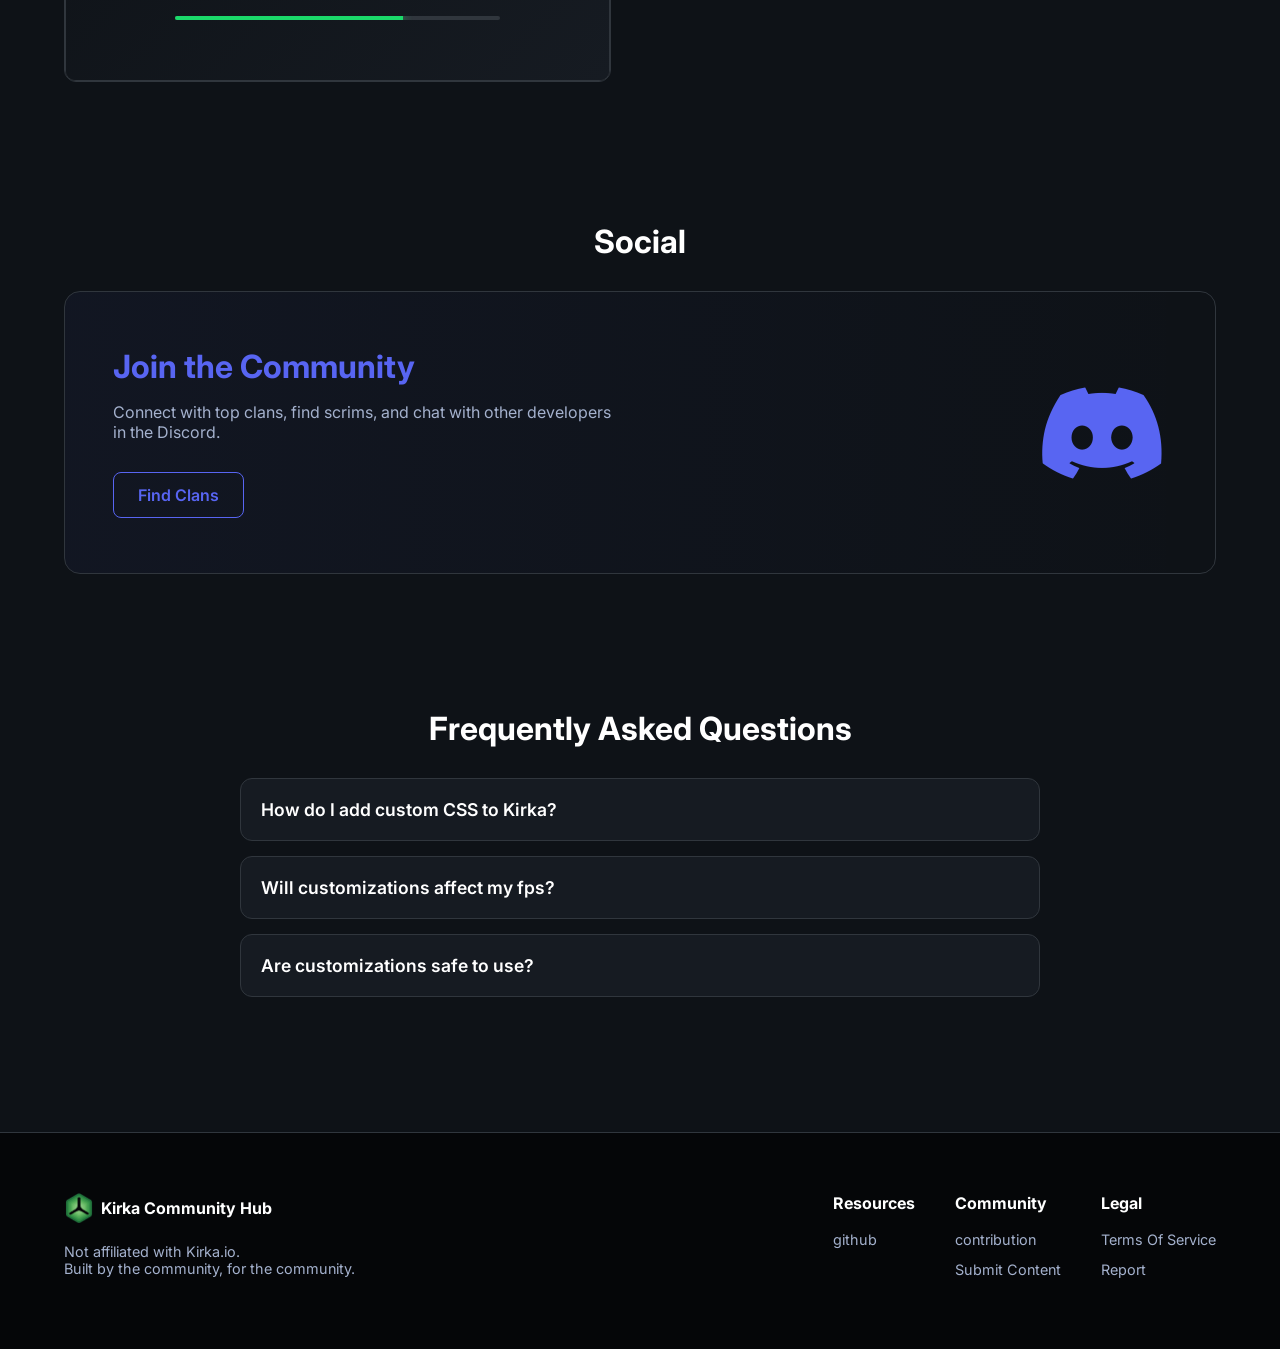
==== commit 7ce2233a: "update" ====
--- a/source/index.html
+++ b/source/index.html
@@ -26,7 +26,7 @@
     <meta property="og:type" content="website">
     <meta property="og:site_name" content="Kirka Community Hub">
     <meta name="theme-color" content="#1bd96a">
-    <meta name="twitter:card" content="summary_large_image">
+    <meta name="twitter:card" content="summary">
     <meta name="twitter:title" content="Kirka Community Hub">
     <meta name="twitter:description"
         content="Discover and download custom CSS, crosshairs, textures, scripts, and clients for kirka.io">
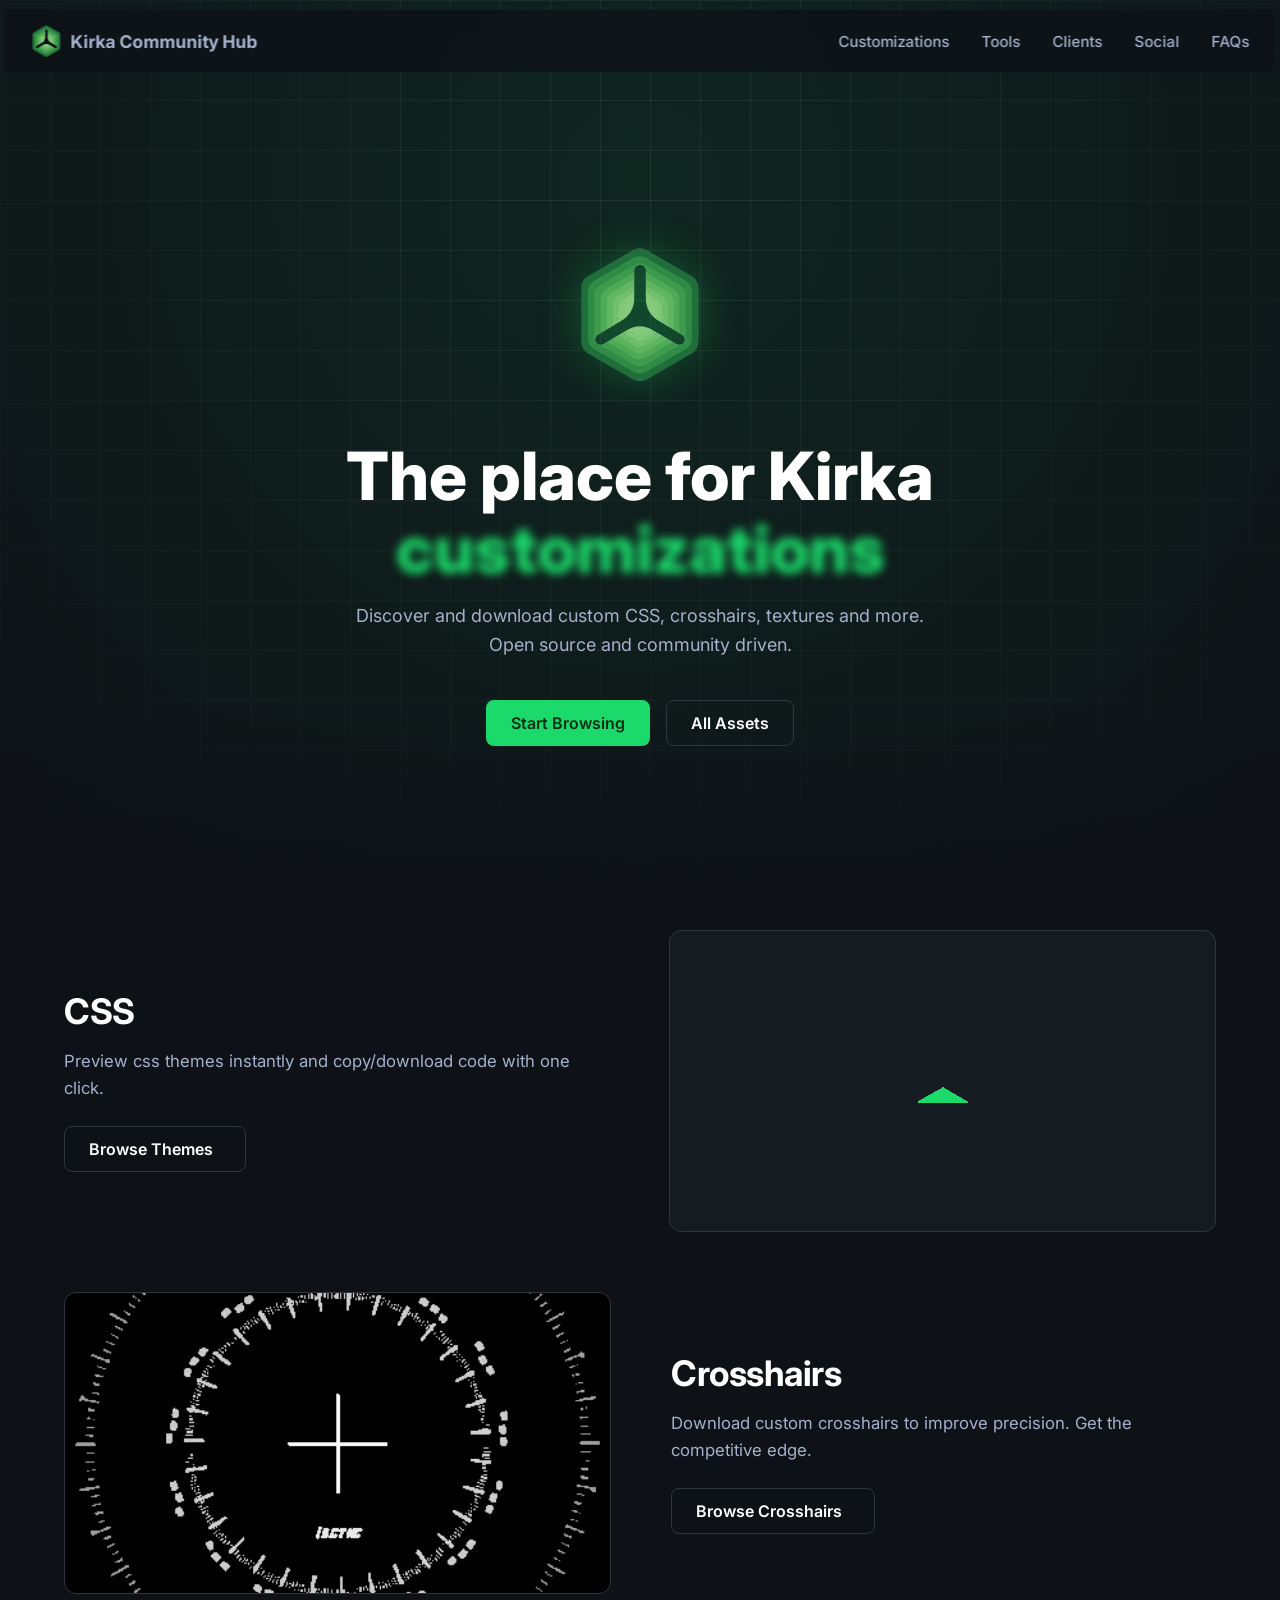
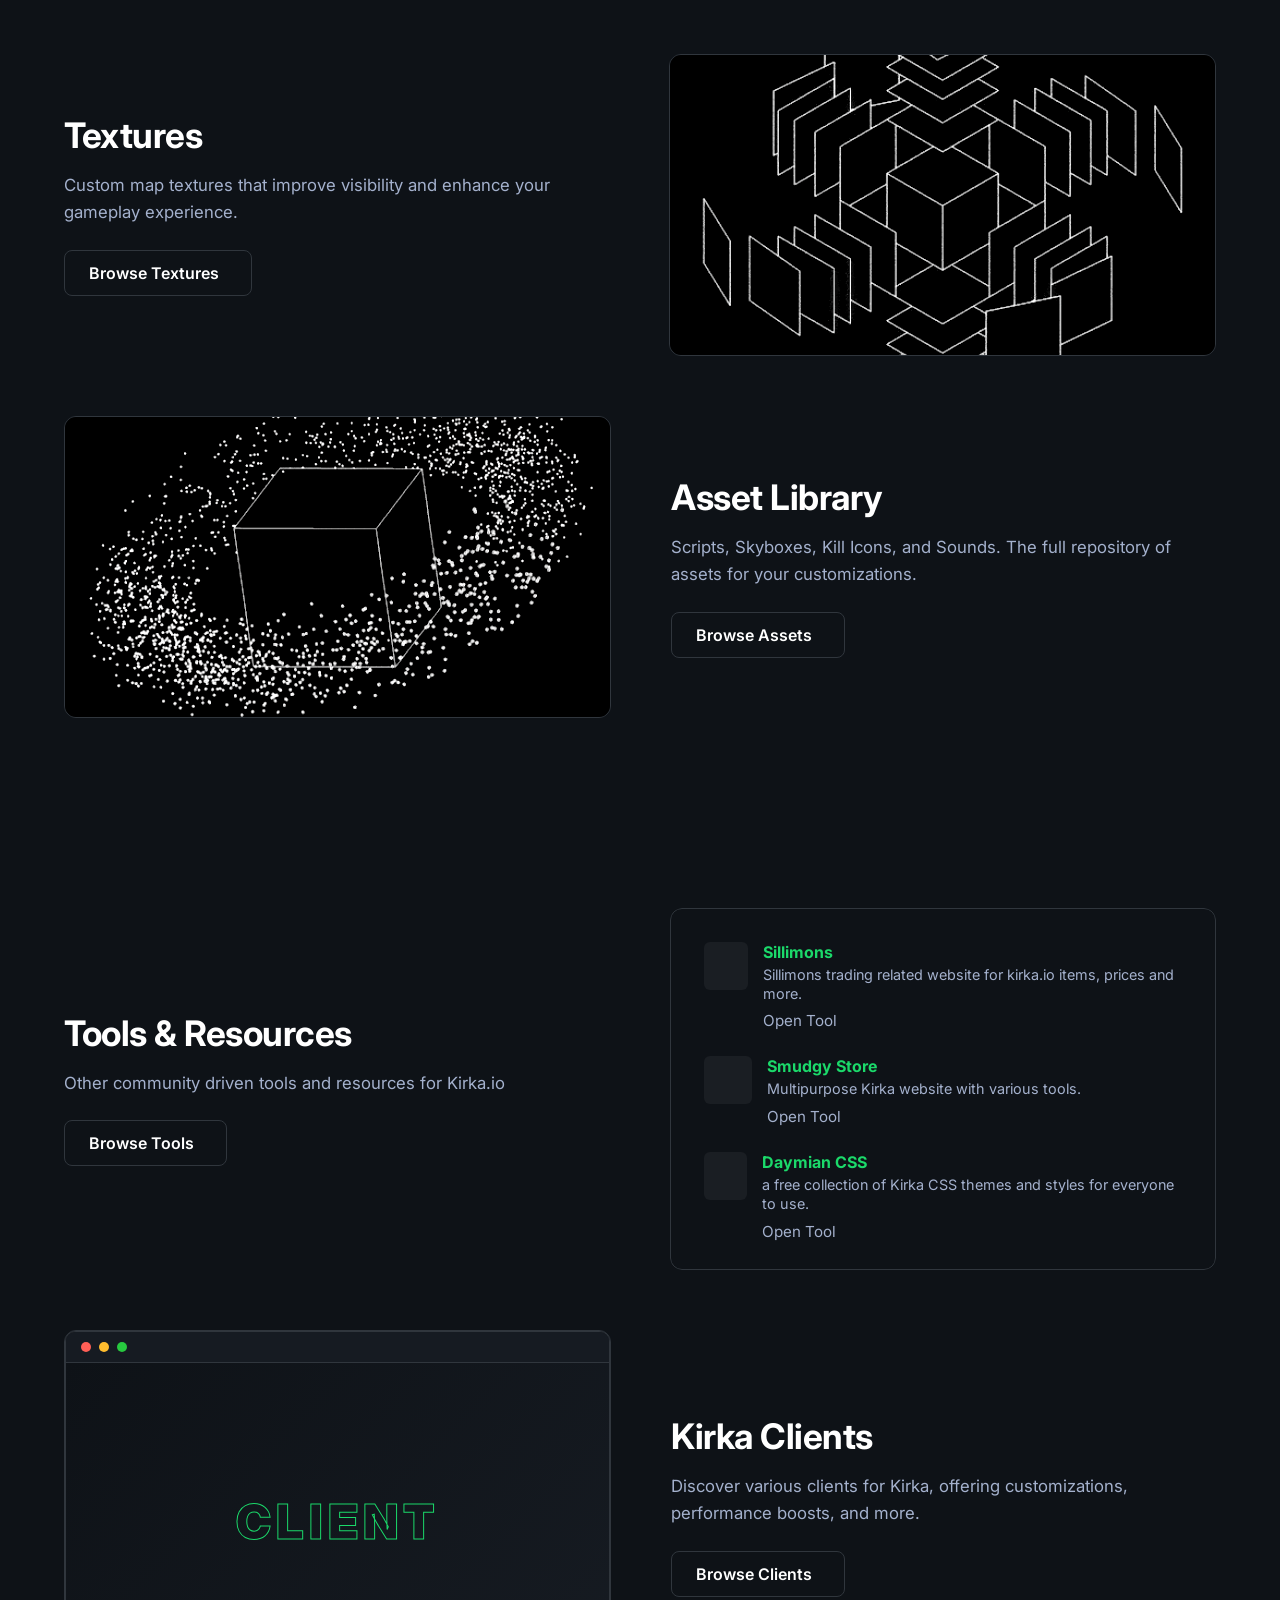
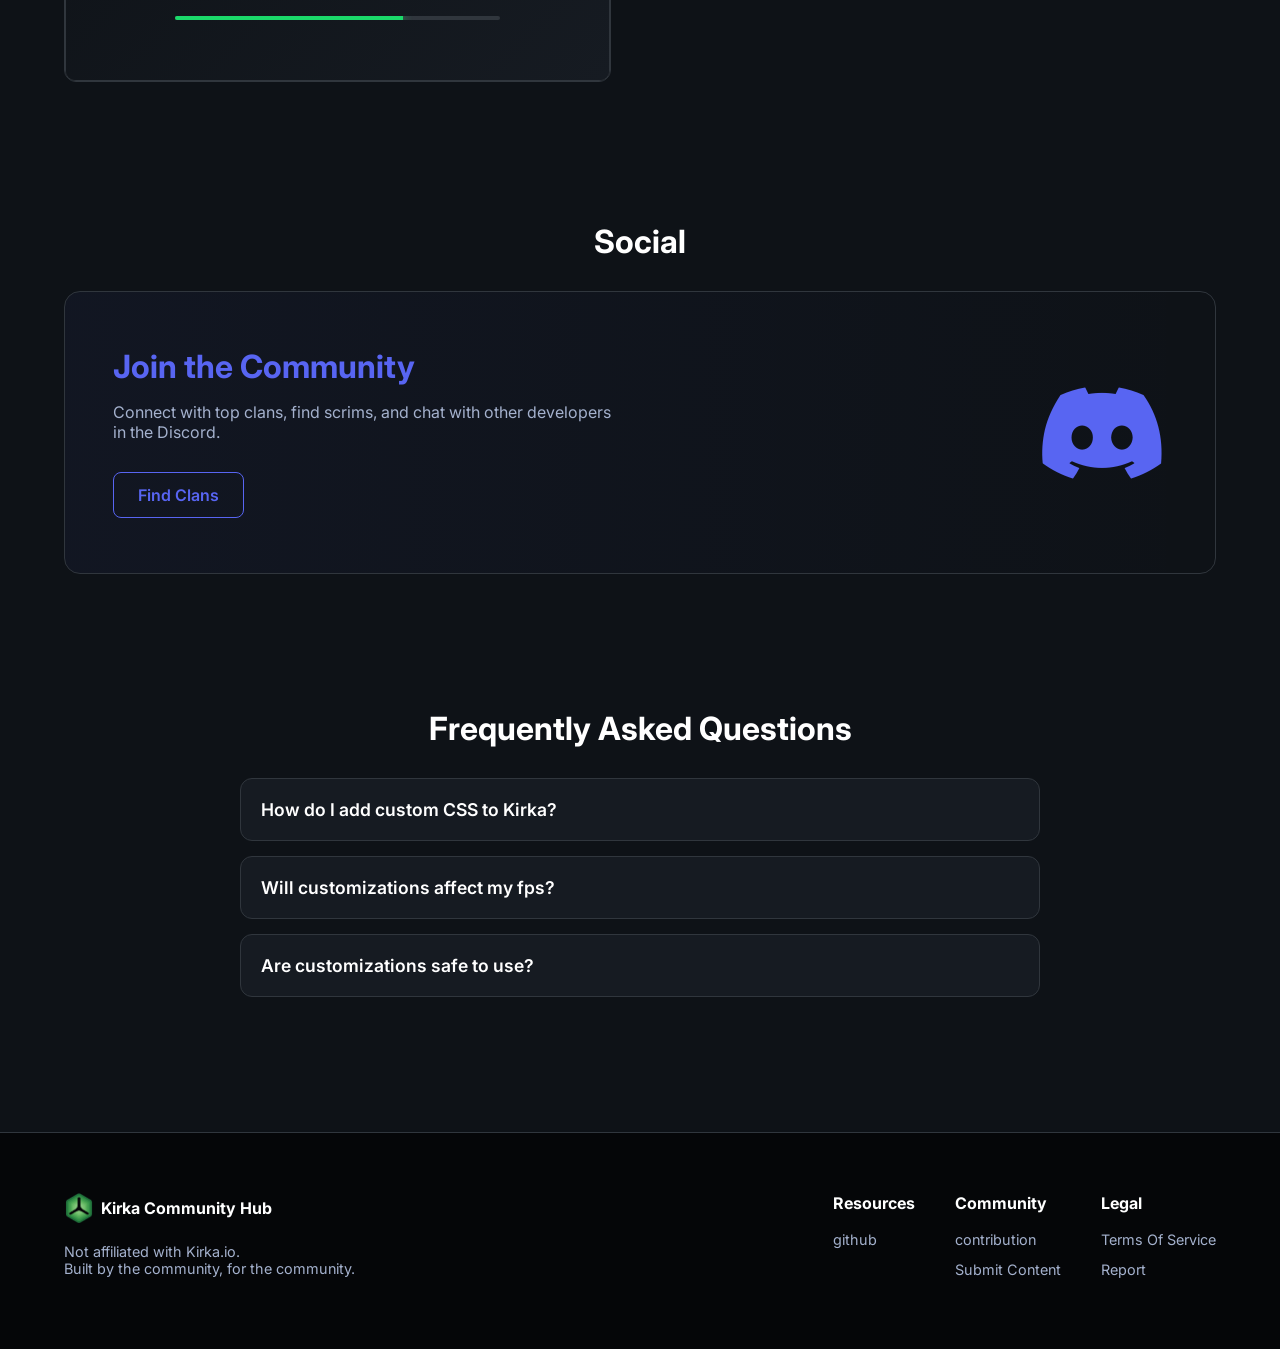
==== commit a3deac57: "update" ====
--- a/source/index.html
+++ b/source/index.html
@@ -4,7 +4,7 @@
 <head>
     <meta charset="UTF-8">
     <meta name="viewport" content="width=device-width, initial-scale=1.0">
-    <title>Kirka Community Hub – Custom CSS, Crosshairs, Textures & more for kirka.io</title>
+    <title>Kirka Community Hub</title>
     <link rel="icon" type="image/png" href="assets/icon.png">
     <link rel="stylesheet" href="src/index.css">
     <link rel="stylesheet" href="https://cdnjs.cloudflare.com/ajax/libs/font-awesome/6.4.0/css/all.min.css">
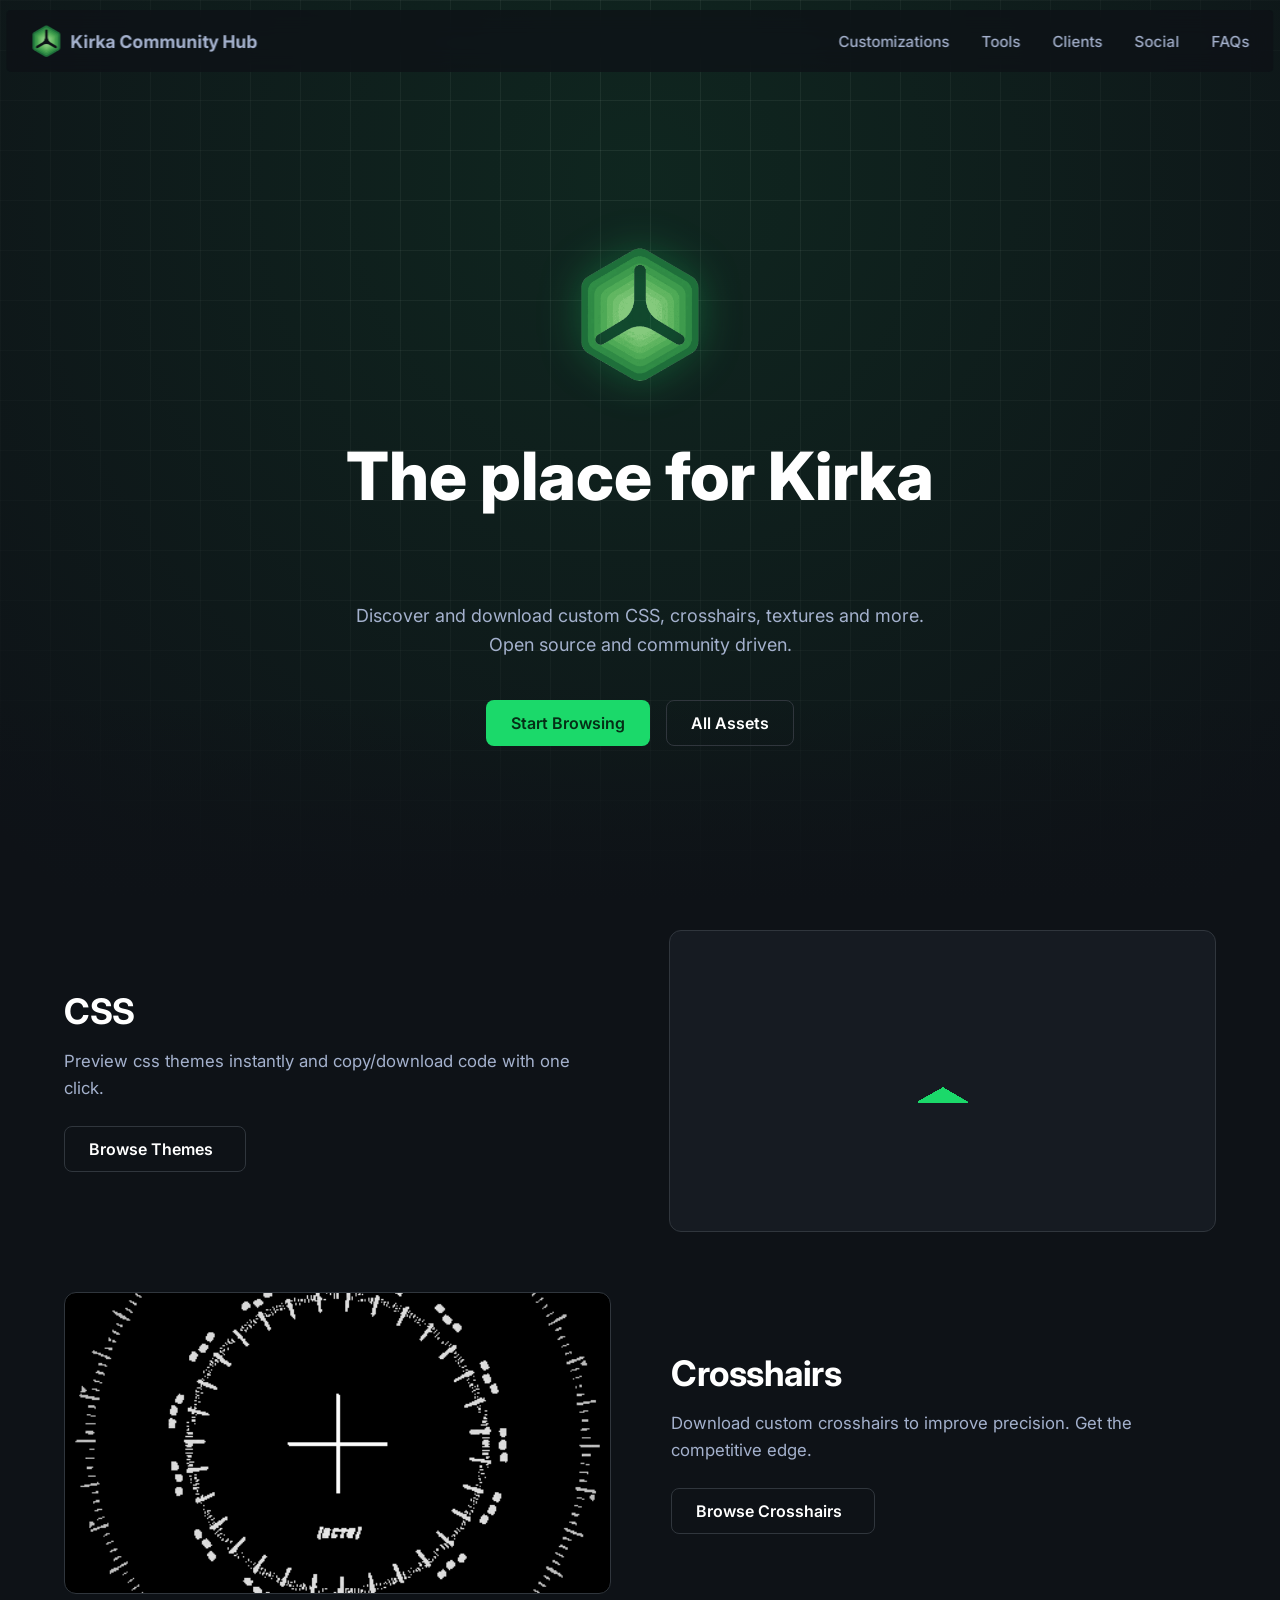
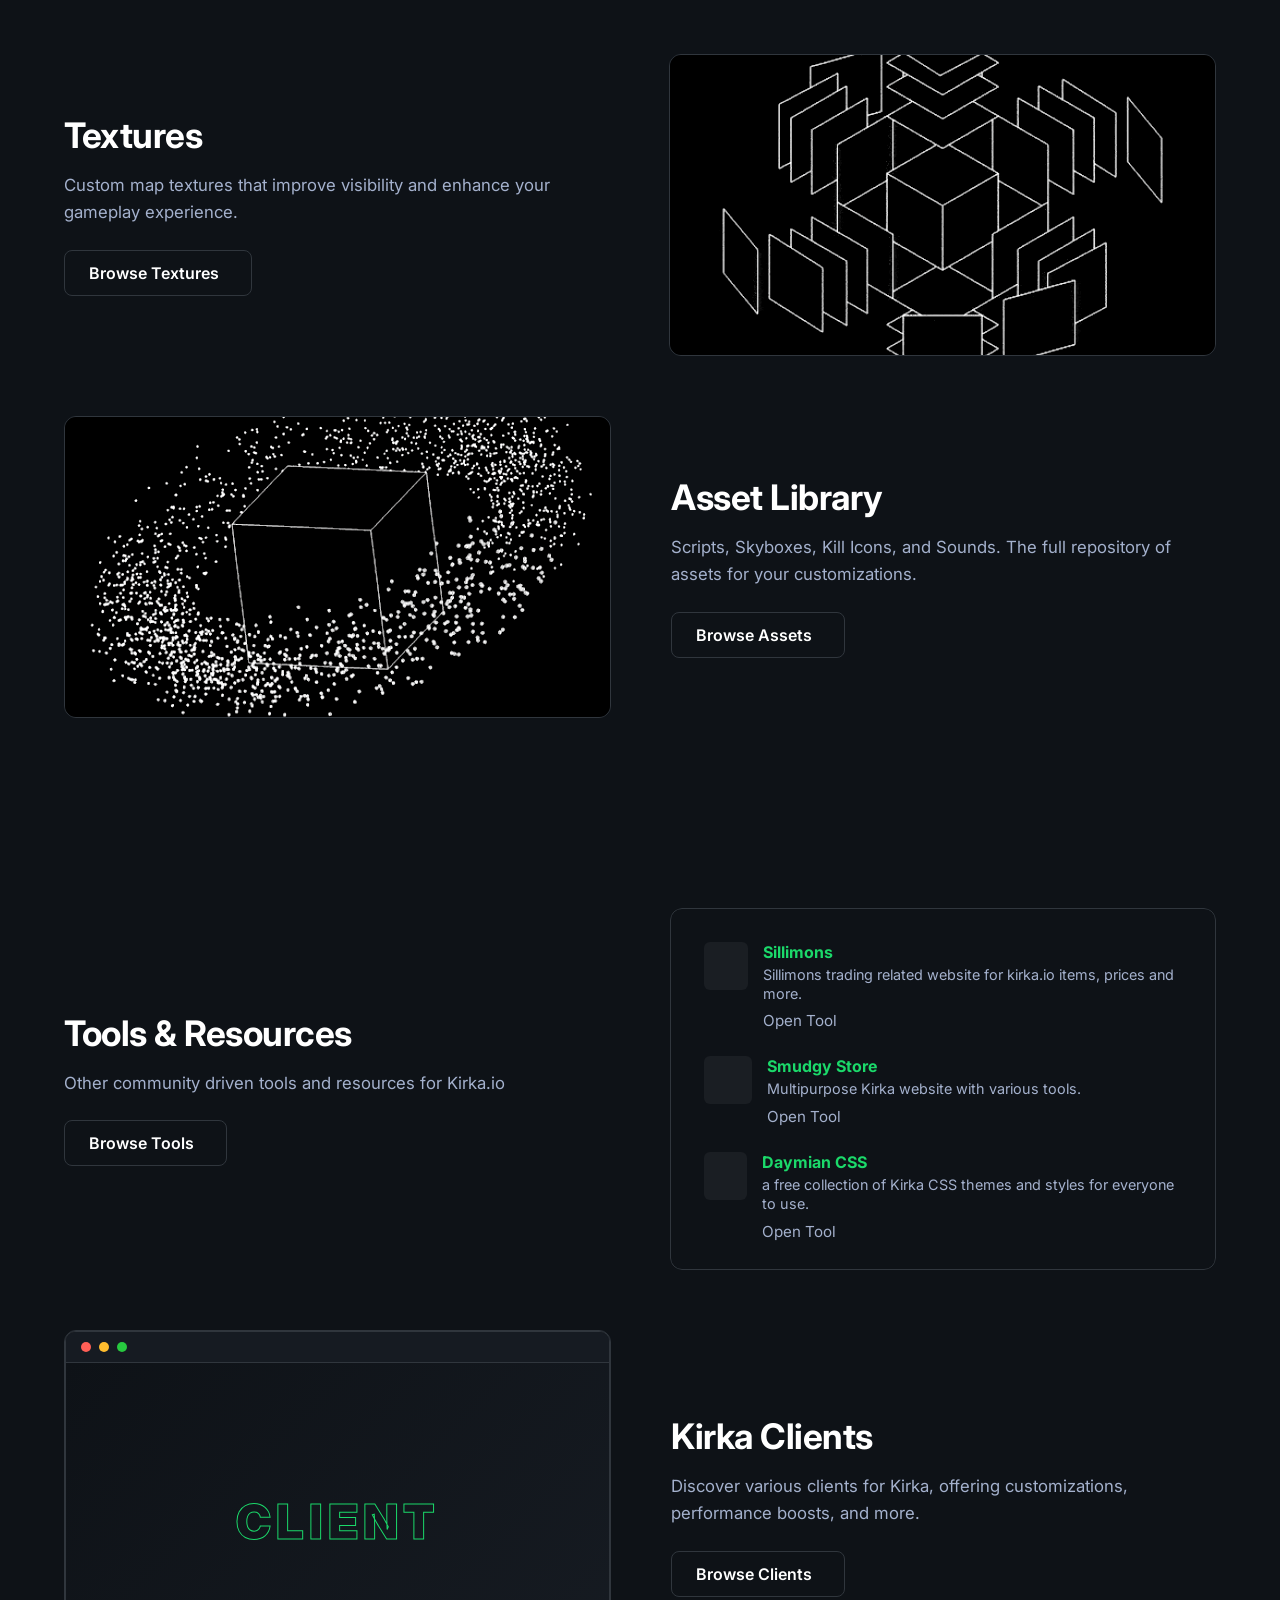
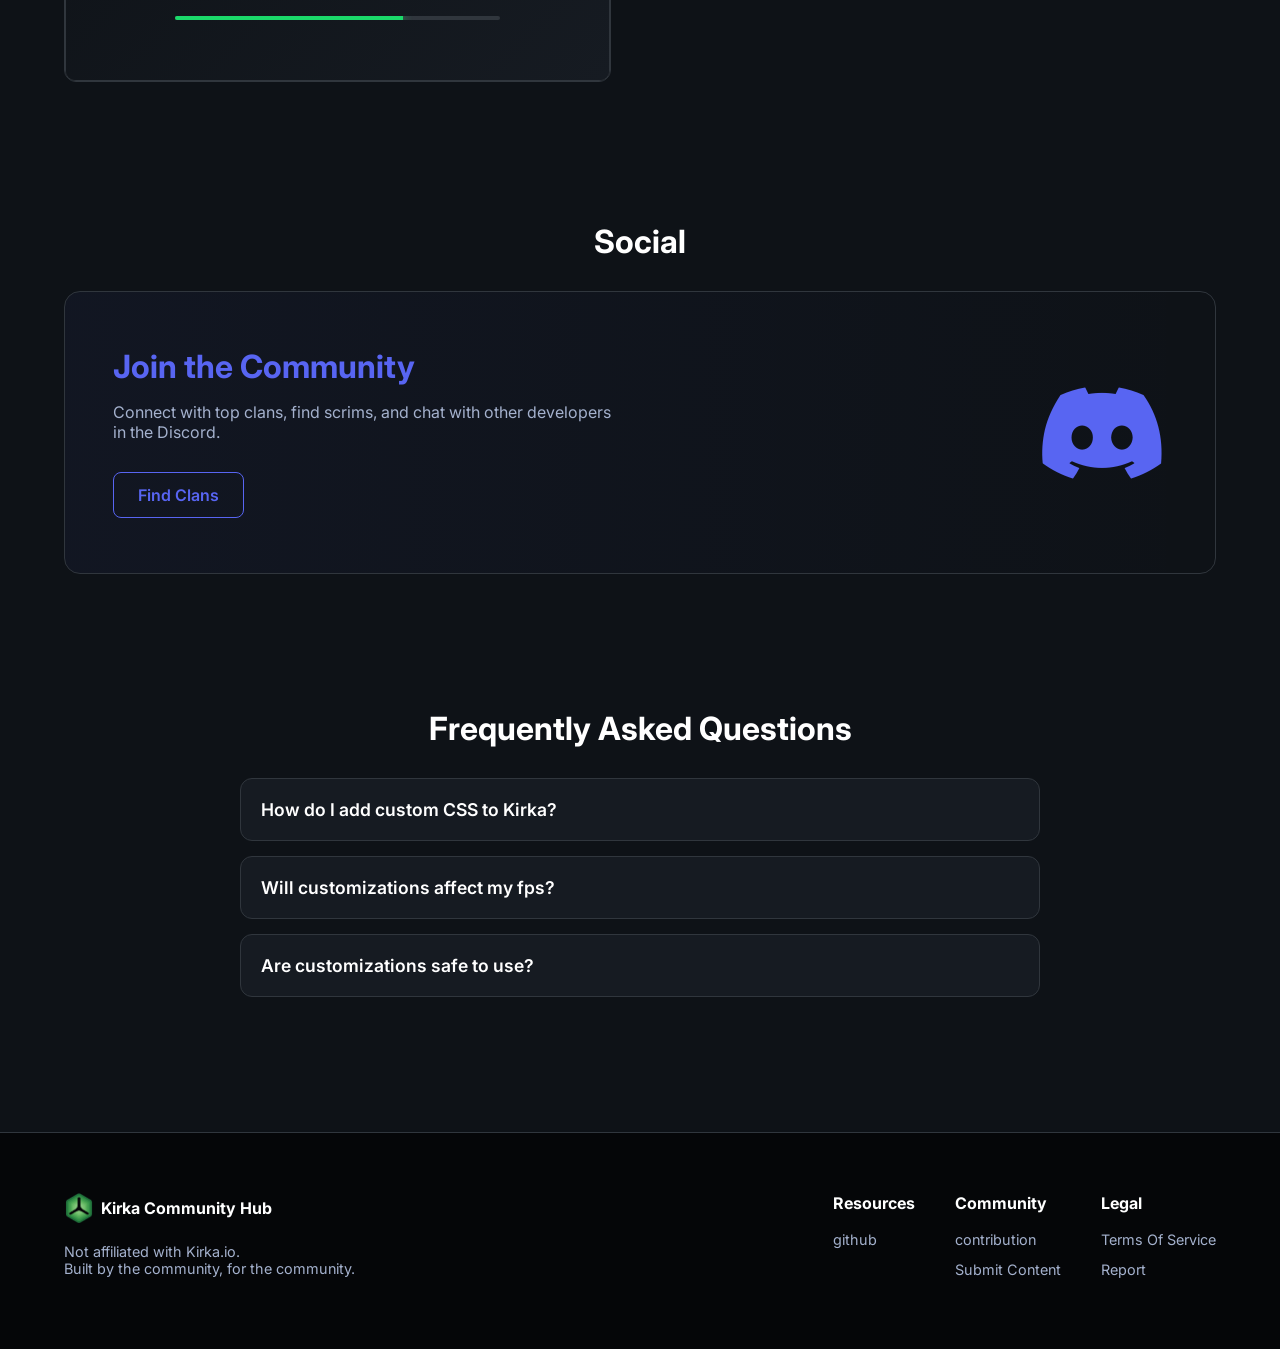
==== commit a7a0c409: "update" ====
--- a/source/index.html
+++ b/source/index.html
@@ -4,7 +4,7 @@
 <head>
     <meta charset="UTF-8">
     <meta name="viewport" content="width=device-width, initial-scale=1.0">
-    <title>Kirka Community Hub</title>
+    <title>Kirka Community Hub – Custom CSS, Crosshairs, Textures & more for kirka.io</title>
     <link rel="icon" type="image/png" href="assets/icon.png">
     <link rel="stylesheet" href="src/index.css">
     <link rel="stylesheet" href="https://cdnjs.cloudflare.com/ajax/libs/font-awesome/6.4.0/css/all.min.css">
@@ -18,9 +18,9 @@
 
     <meta name="robots" content="index, follow">
     <link rel="canonical" href="https://kirkacommunityhub.pages.dev/">
-    <meta property="og:title" content="Kirka Community Hub – Custom CSS, Crosshairs, Textures & more">
+    <meta property="og:title" content="Kirka Community Hub">
     <meta property="og:description"
-        content="Discover and download custom CSS, crosshairs, textures, scripts, and clients for kirka.io">
+        content="Discover and download custom CSS, crosshairs, textures, scripts, and more for kirka.io">
     <meta property="og:image" content="https://kirkacommunityhub.pages.dev/assets/icon.png">
     <meta property="og:url" content="https://kirkacommunityhub.pages.dev/">
     <meta property="og:type" content="website">
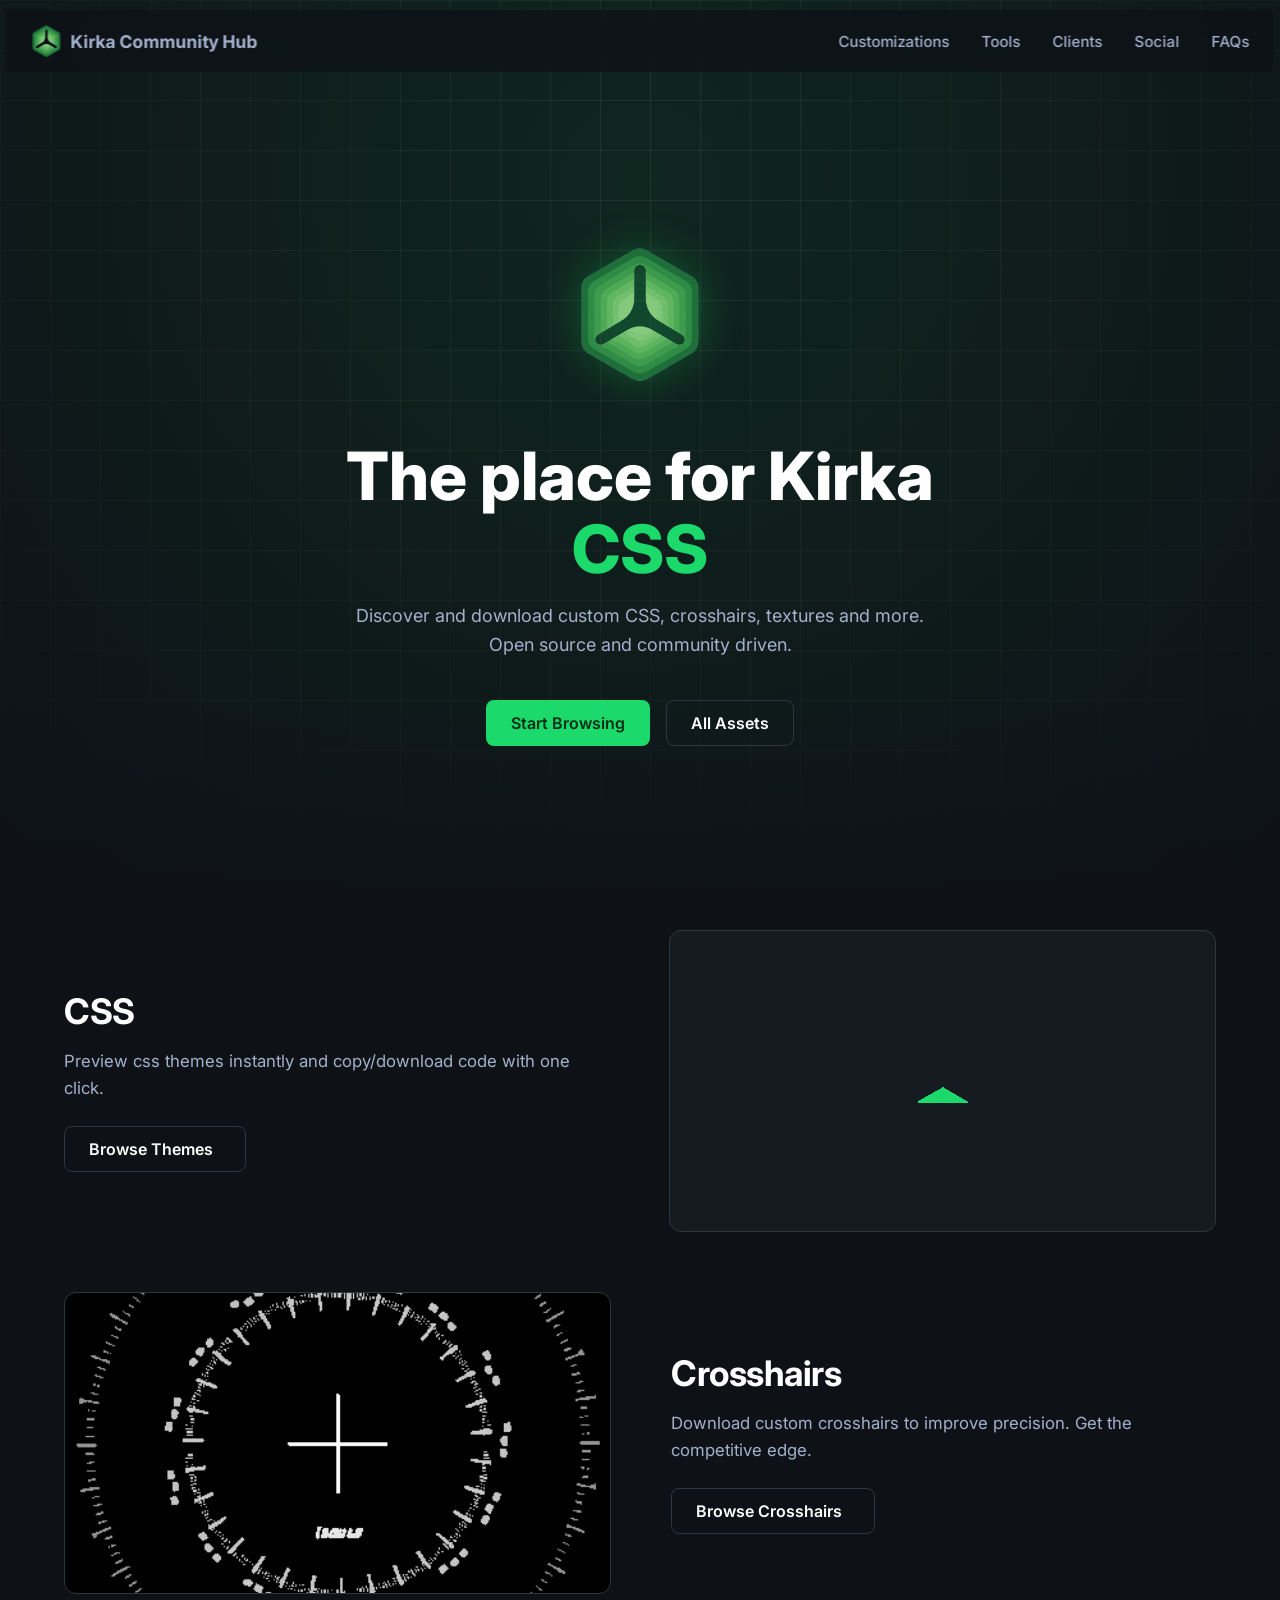
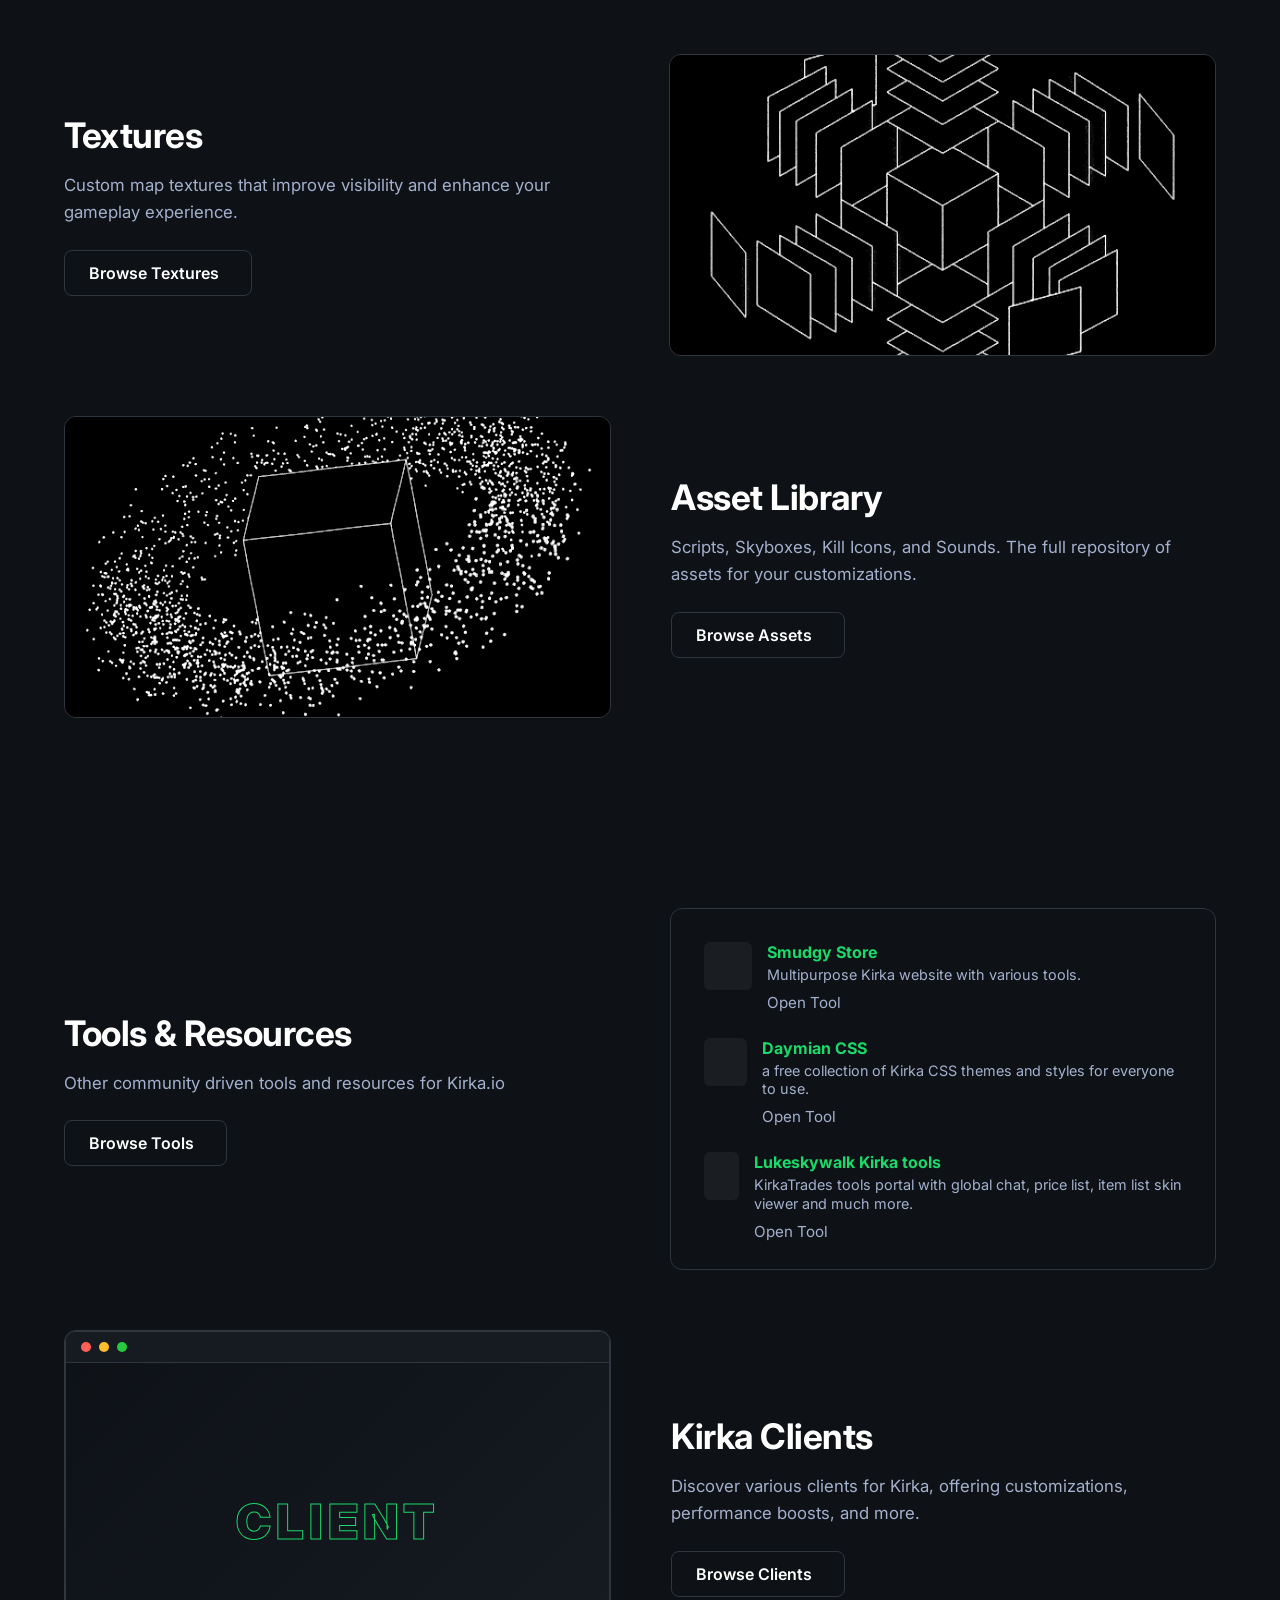
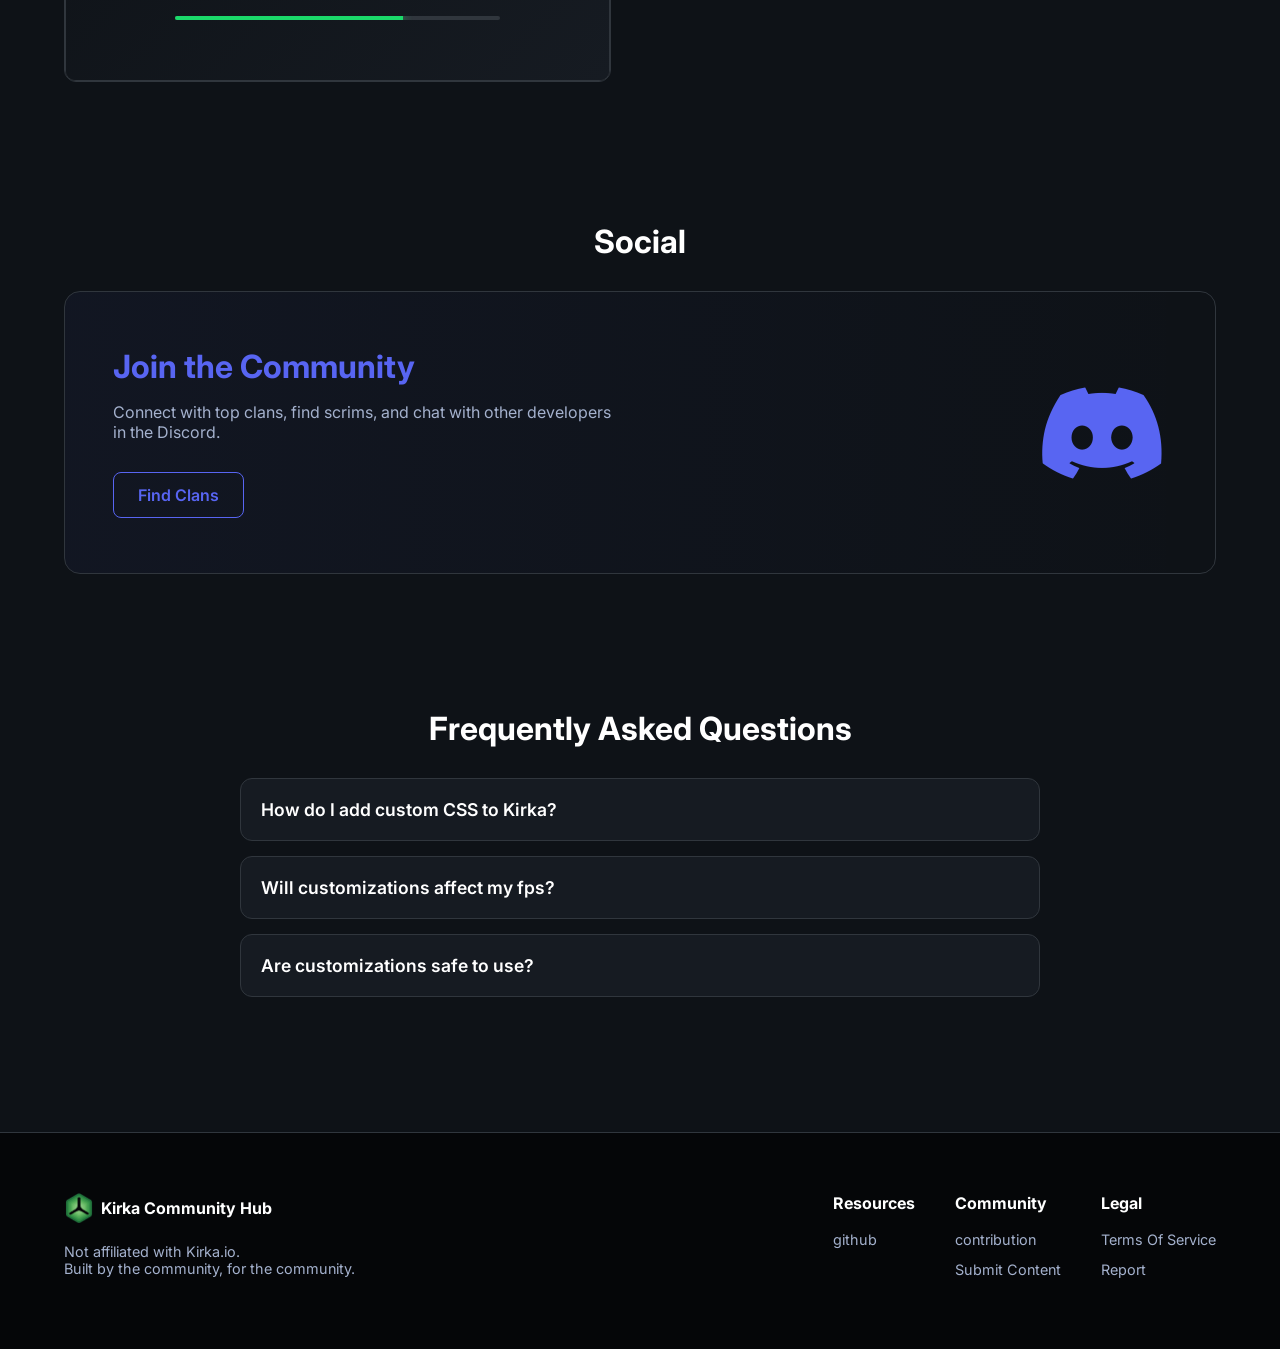
==== commit e7fc680c: "update" ====
--- a/source/index.html
+++ b/source/index.html
@@ -190,21 +190,6 @@
                 <div class="feature-visual visual-content" style="border: none; background-color: #00000000;">
                     <div class="mock-window">
                         <div class="mock-list-container">
-                            <a href="https://sillimons.fun/" class="mock-list-item" target="_blank" rel="noopener noreferrer">
-                                <div class="mock-icon">
-                                    <img src="https://www.google.com/s2/favicons?domain=sillimons.fun&sz=64"
-                                        alt="Sillimons"
-                                        onerror="this.style.display='none'; this.nextElementSibling.style.display='block'">
-                                    <i data-lucide="globe" style="color:var(--mod-green); display:none;"></i>
-                                </div>
-                                <div class="mock-info">
-                                    <h4>Sillimons</h4>
-                                    <p>Sillimons trading related website for kirka.io items, prices and more.</p>
-                                    <div class="mock-stats">
-                                        <span><i data-lucide="external-link"></i> Open Tool</span>
-                                    </div>
-                                </div>
-                            </a>
                             <a href="https://www.smudgy.store/kirka" class="mock-list-item" target="_blank" rel="noopener noreferrer">
                                 <div class="mock-icon">
                                     <img src="https://www.google.com/s2/favicons?domain=smudgy.store&sz=64"
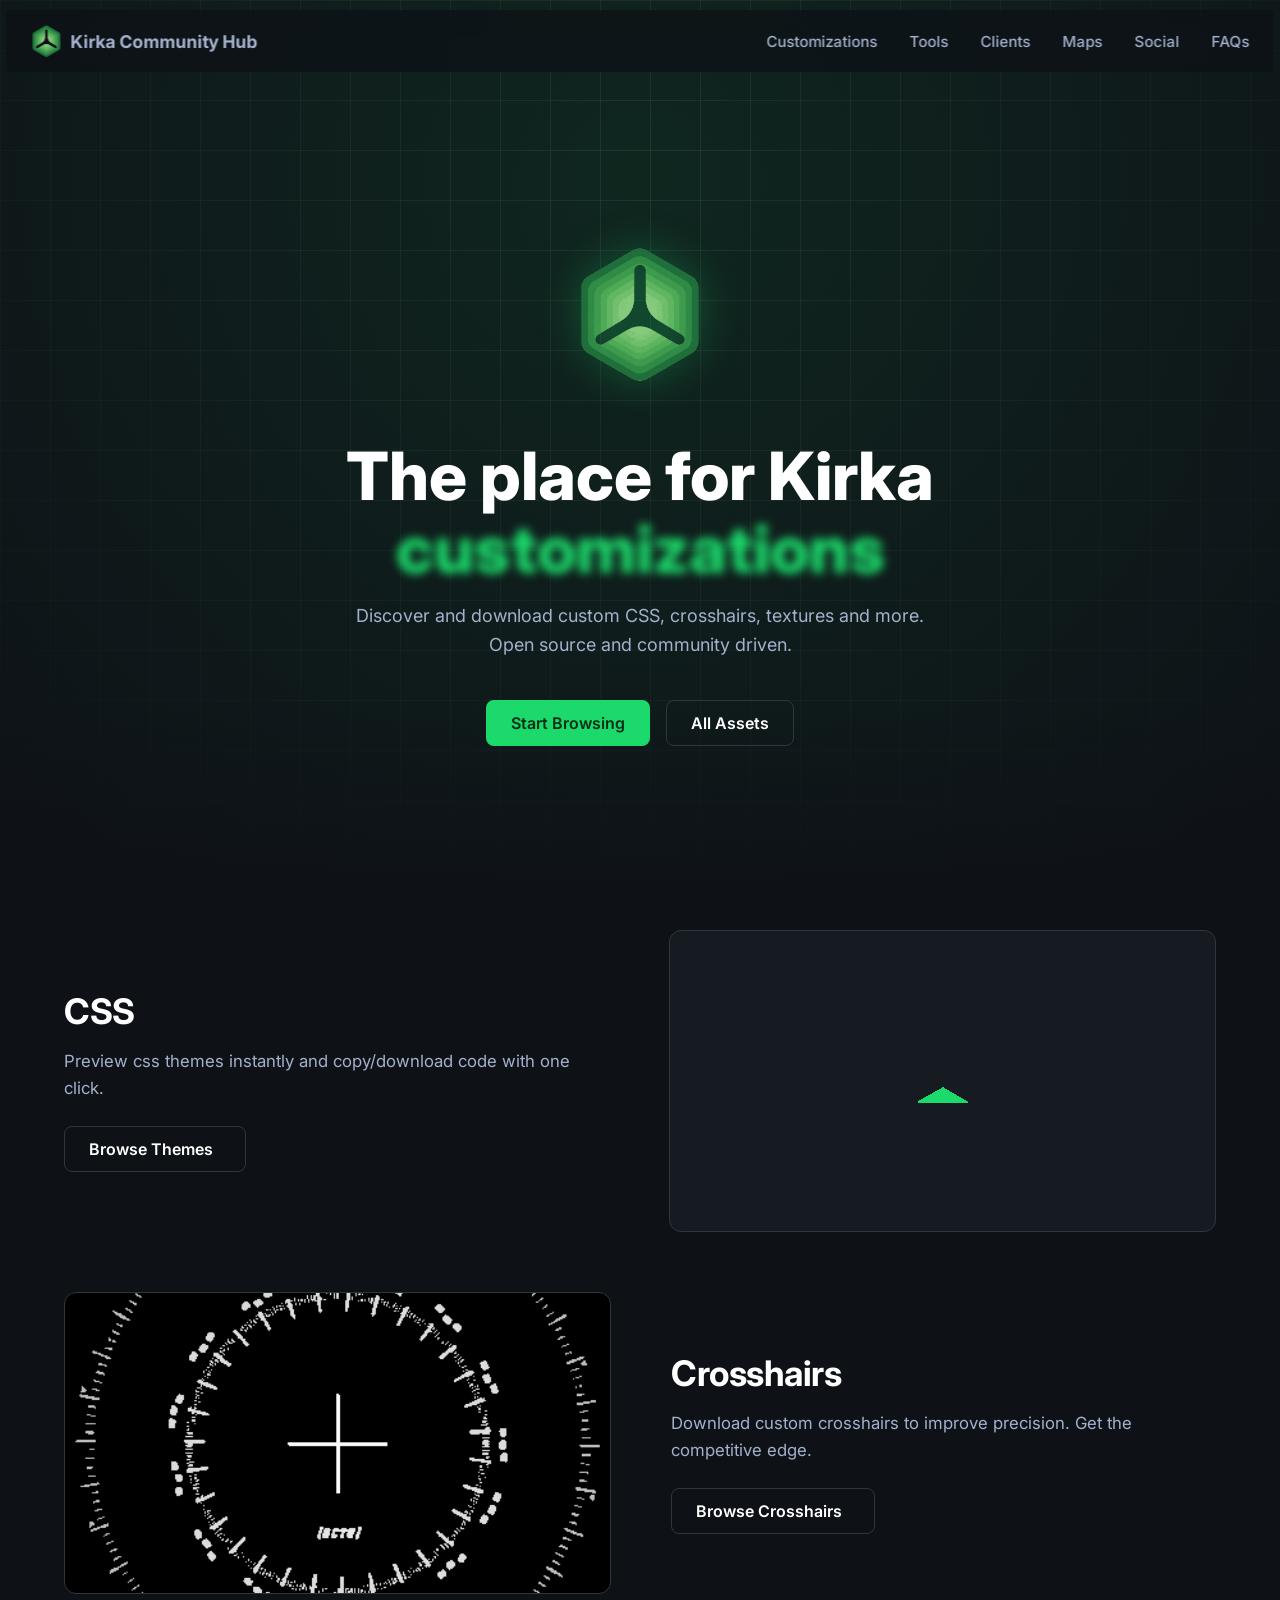
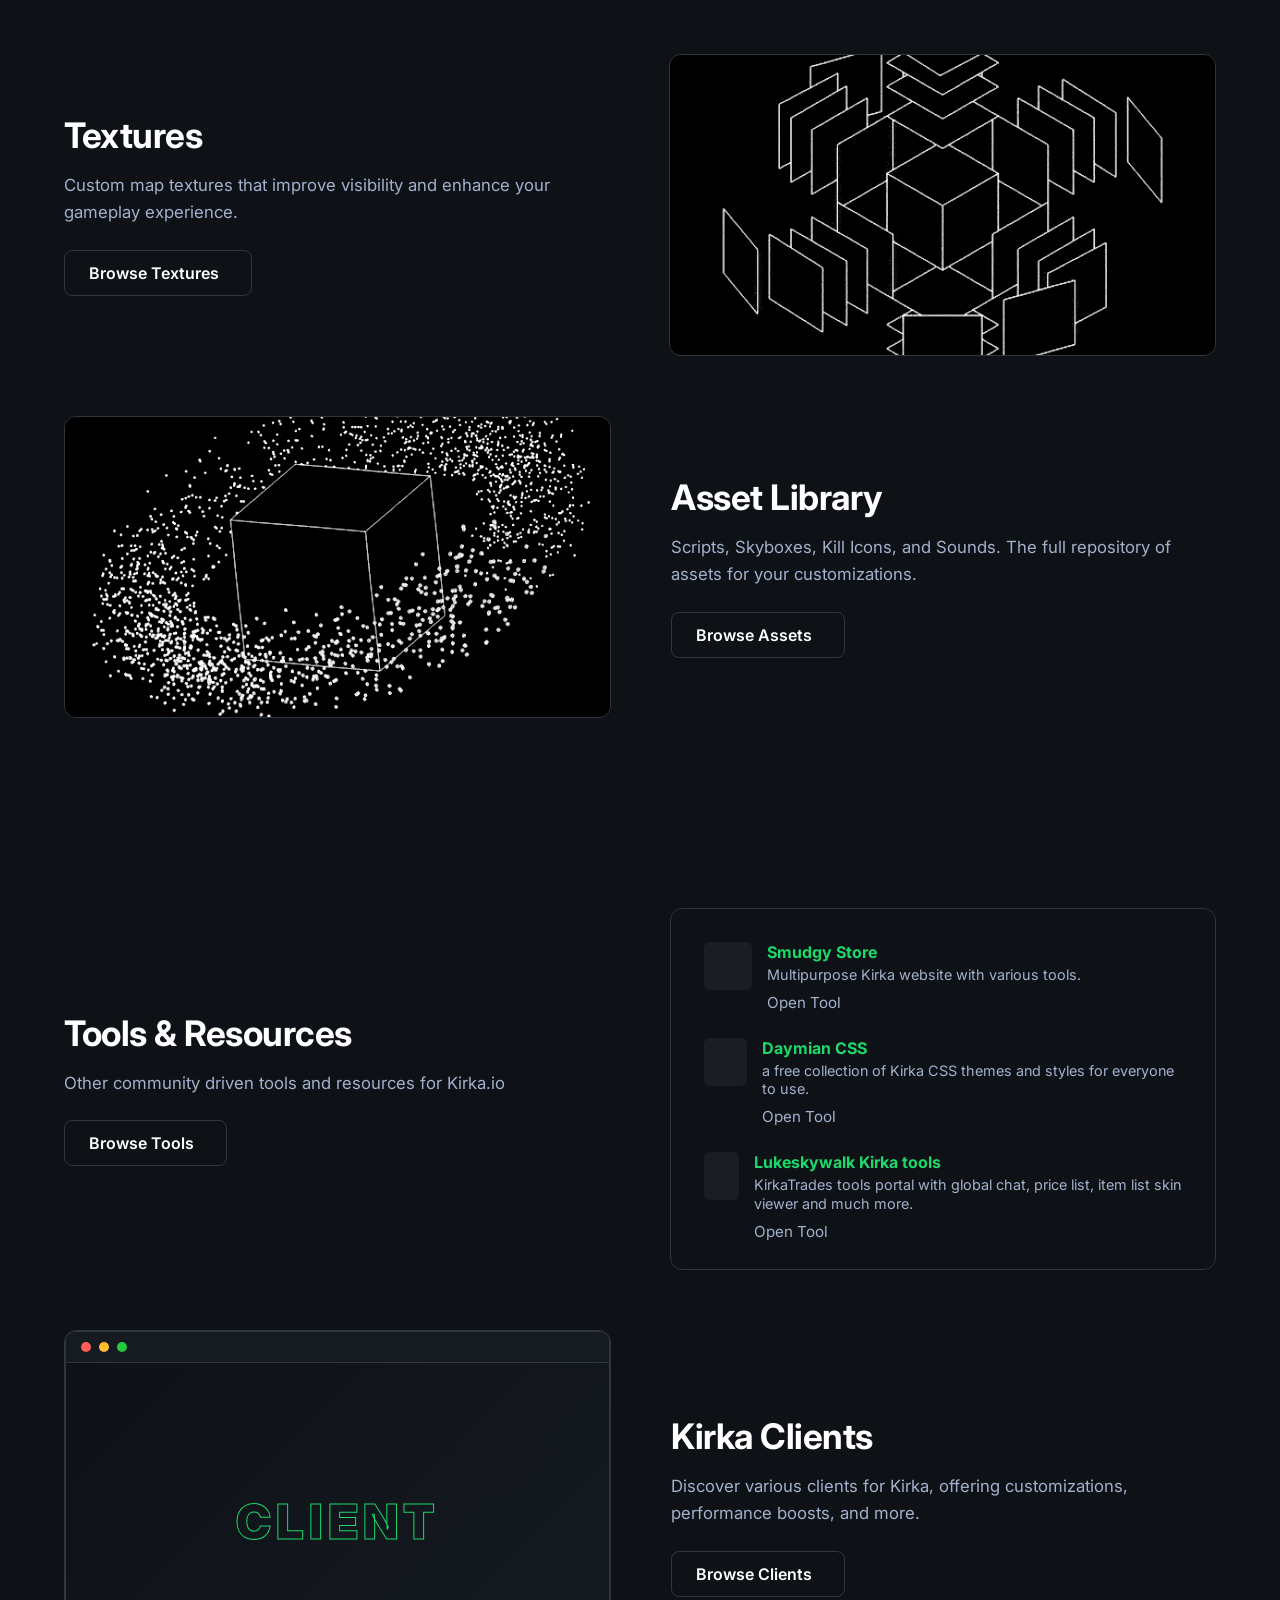
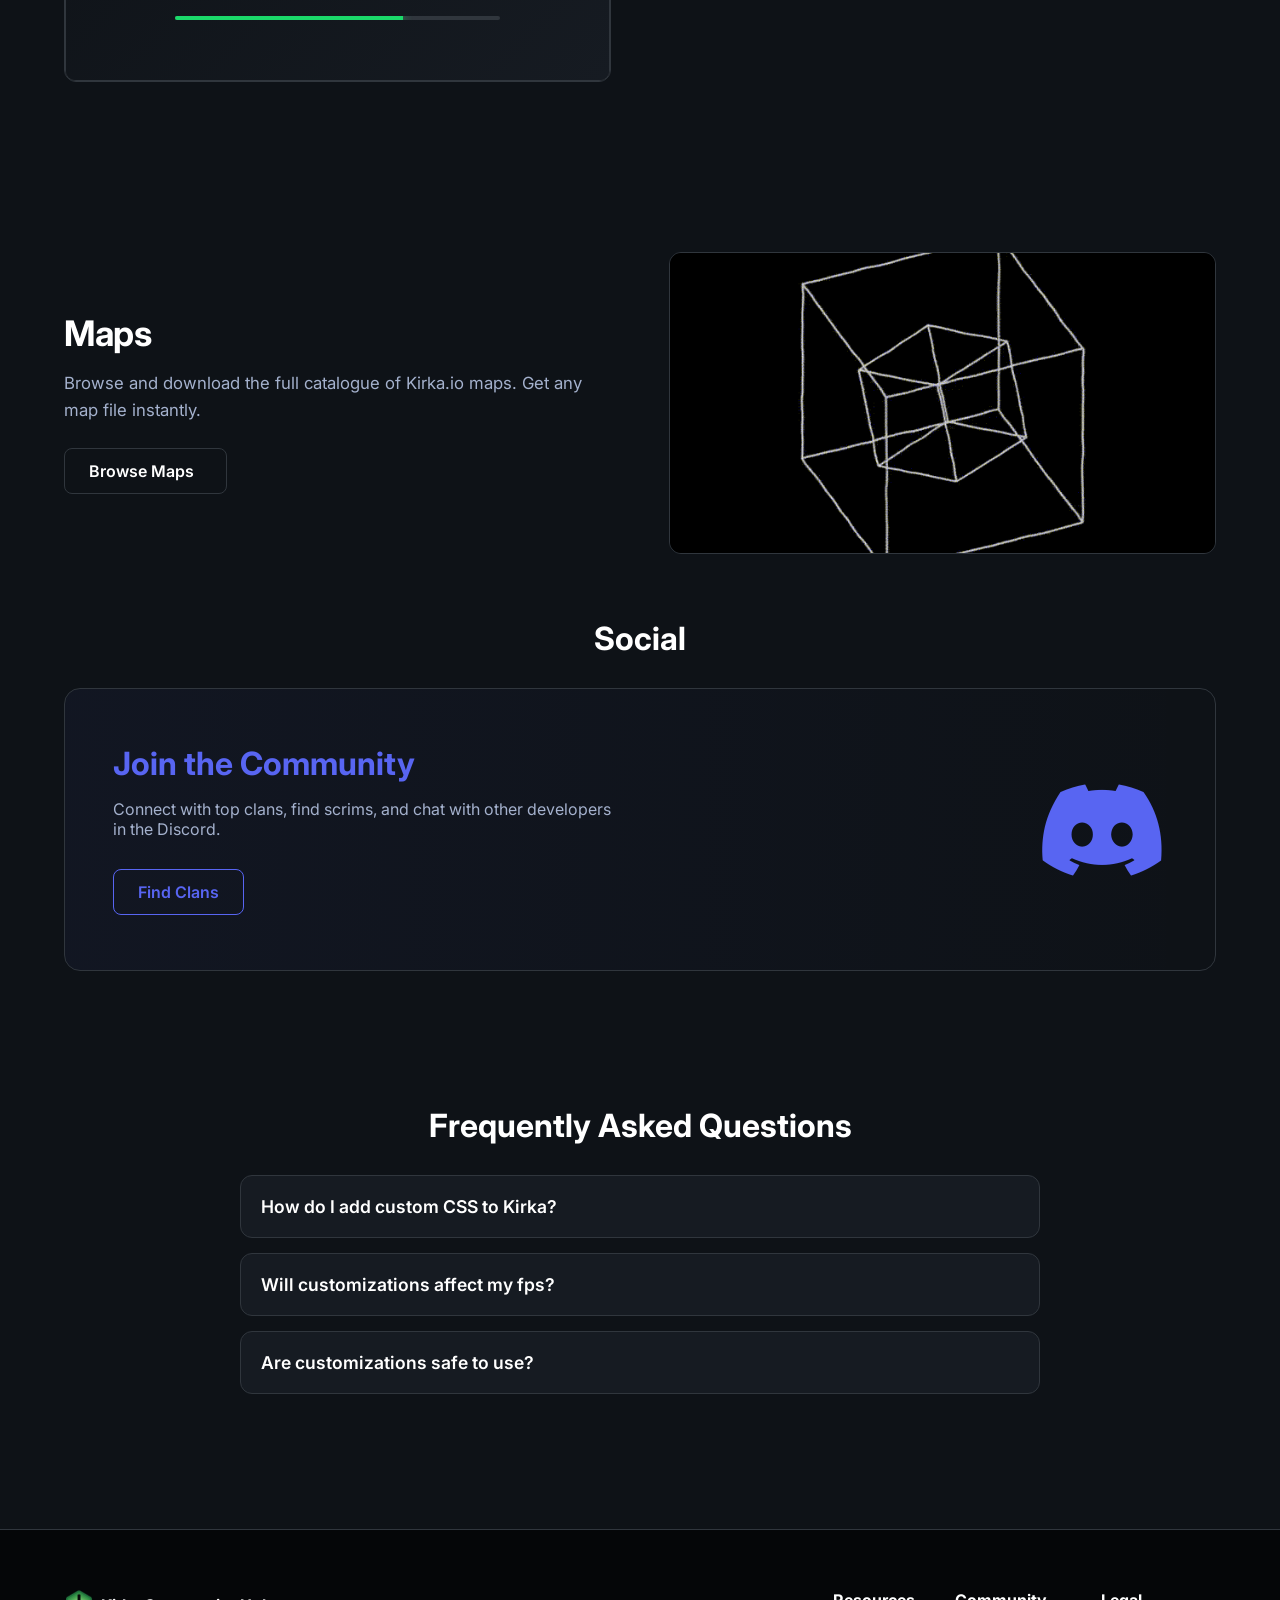
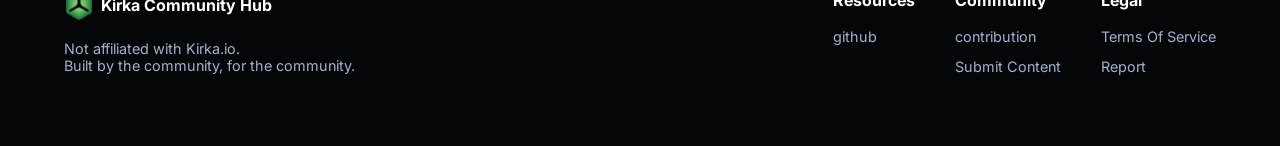
==== commit c3ac94b8: "update" ====
--- a/source/index.html
+++ b/source/index.html
@@ -97,6 +97,7 @@
                 <a href="#customizations" class="nav-link">Customizations</a>
                 <a href="#apps" class="nav-link">Tools</a>
                 <a href="#clients" class="nav-link">Clients</a>
+                <a href="#maps" class="nav-link">Maps</a>
                 <a href="#social" class="nav-link">Social</a>
                 <a href="#faqs" class="nav-link">FAQs</a>
             </nav>
@@ -276,6 +277,20 @@
                                 <div class="loading-progress"></div>
                             </div>
                         </div>
+                    </div>
+                </div>
+            </section>
+            <section class="feature-section" id="maps">
+                <div class="feature-text">
+                    <h2>Maps</h2>
+                    <p>Browse and download the full catalogue of Kirka.io maps. Get any map file instantly.</p>
+                    <a href="maps.html" class="btn btn-secondary">Browse Maps <i data-lucide="chevron-right"></i></a>
+                </div>
+                <div class="feature-visual">
+                    <div class="feature-img-container">
+                        <div class="loader"></div>
+                        <img src="assets/maps.gif" alt="Maps"
+                            onload="this.previousElementSibling.style.display='none'">
                     </div>
                 </div>
             </section>
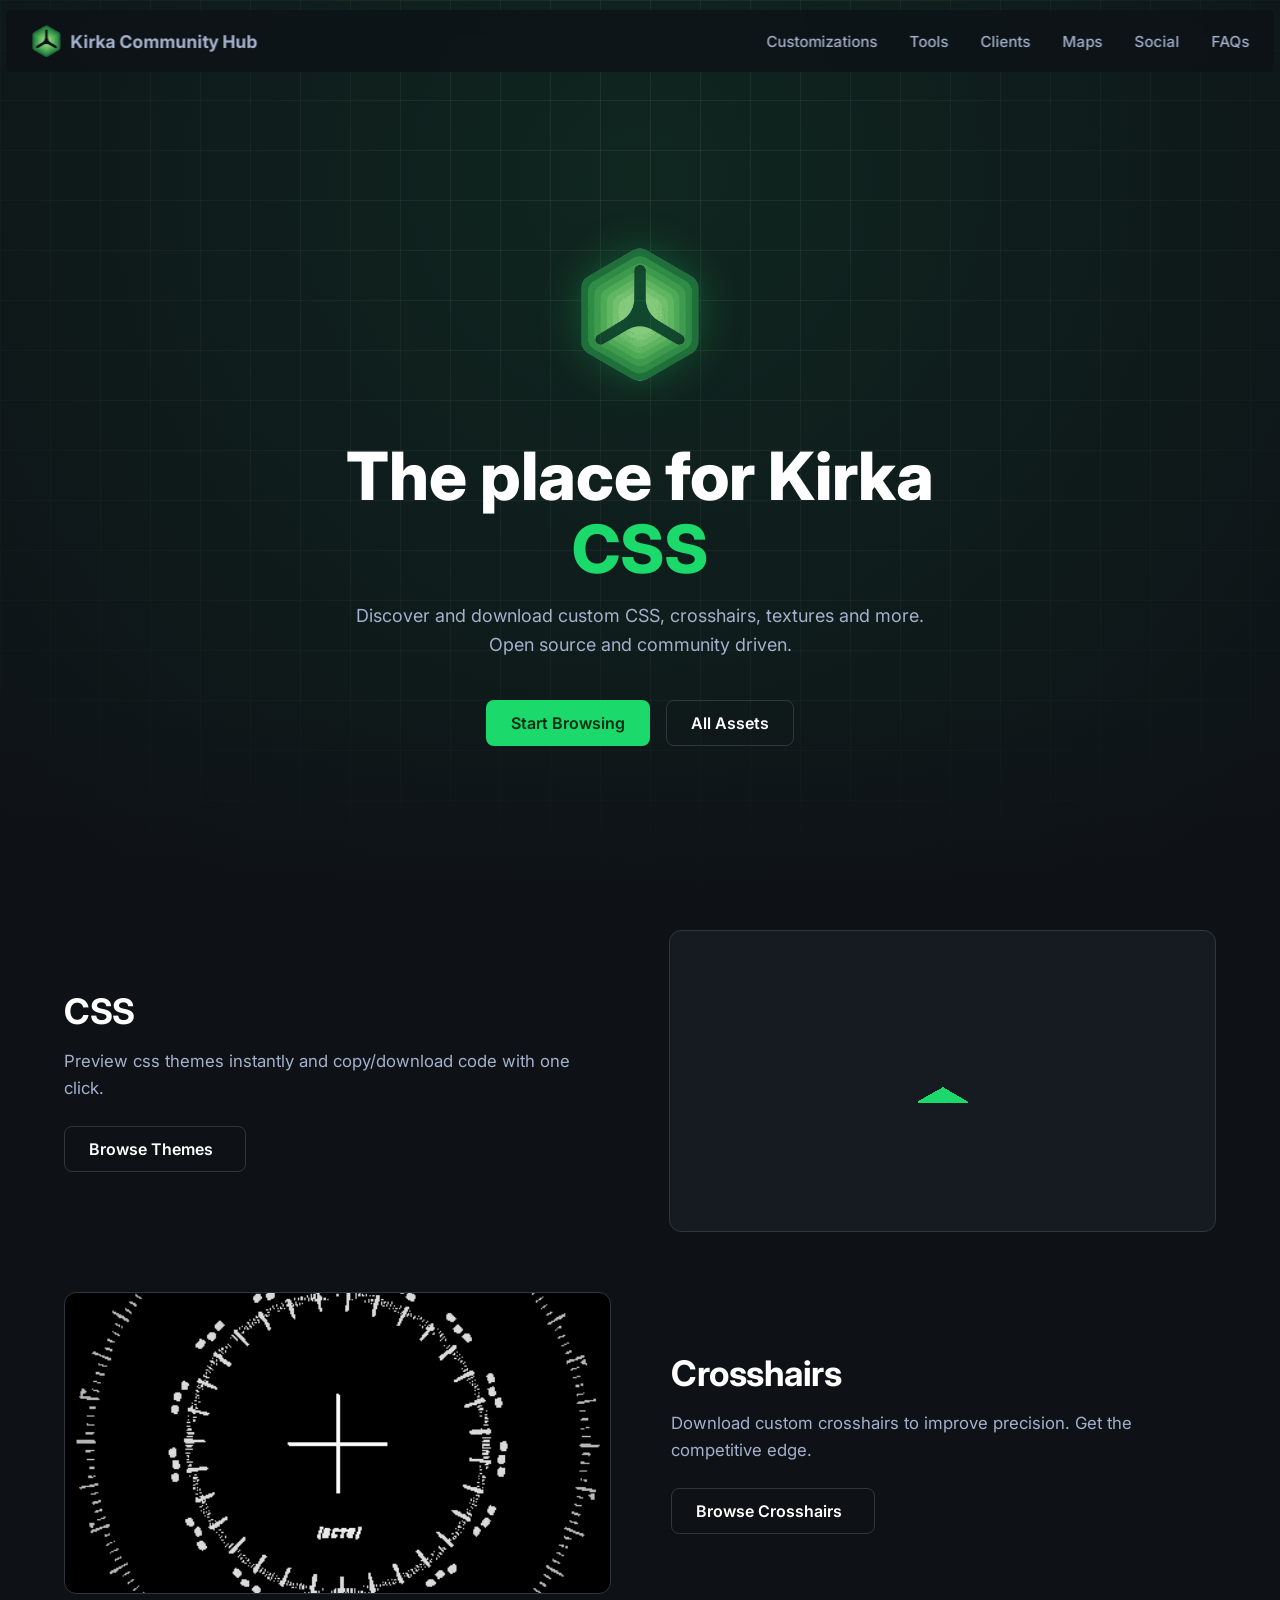
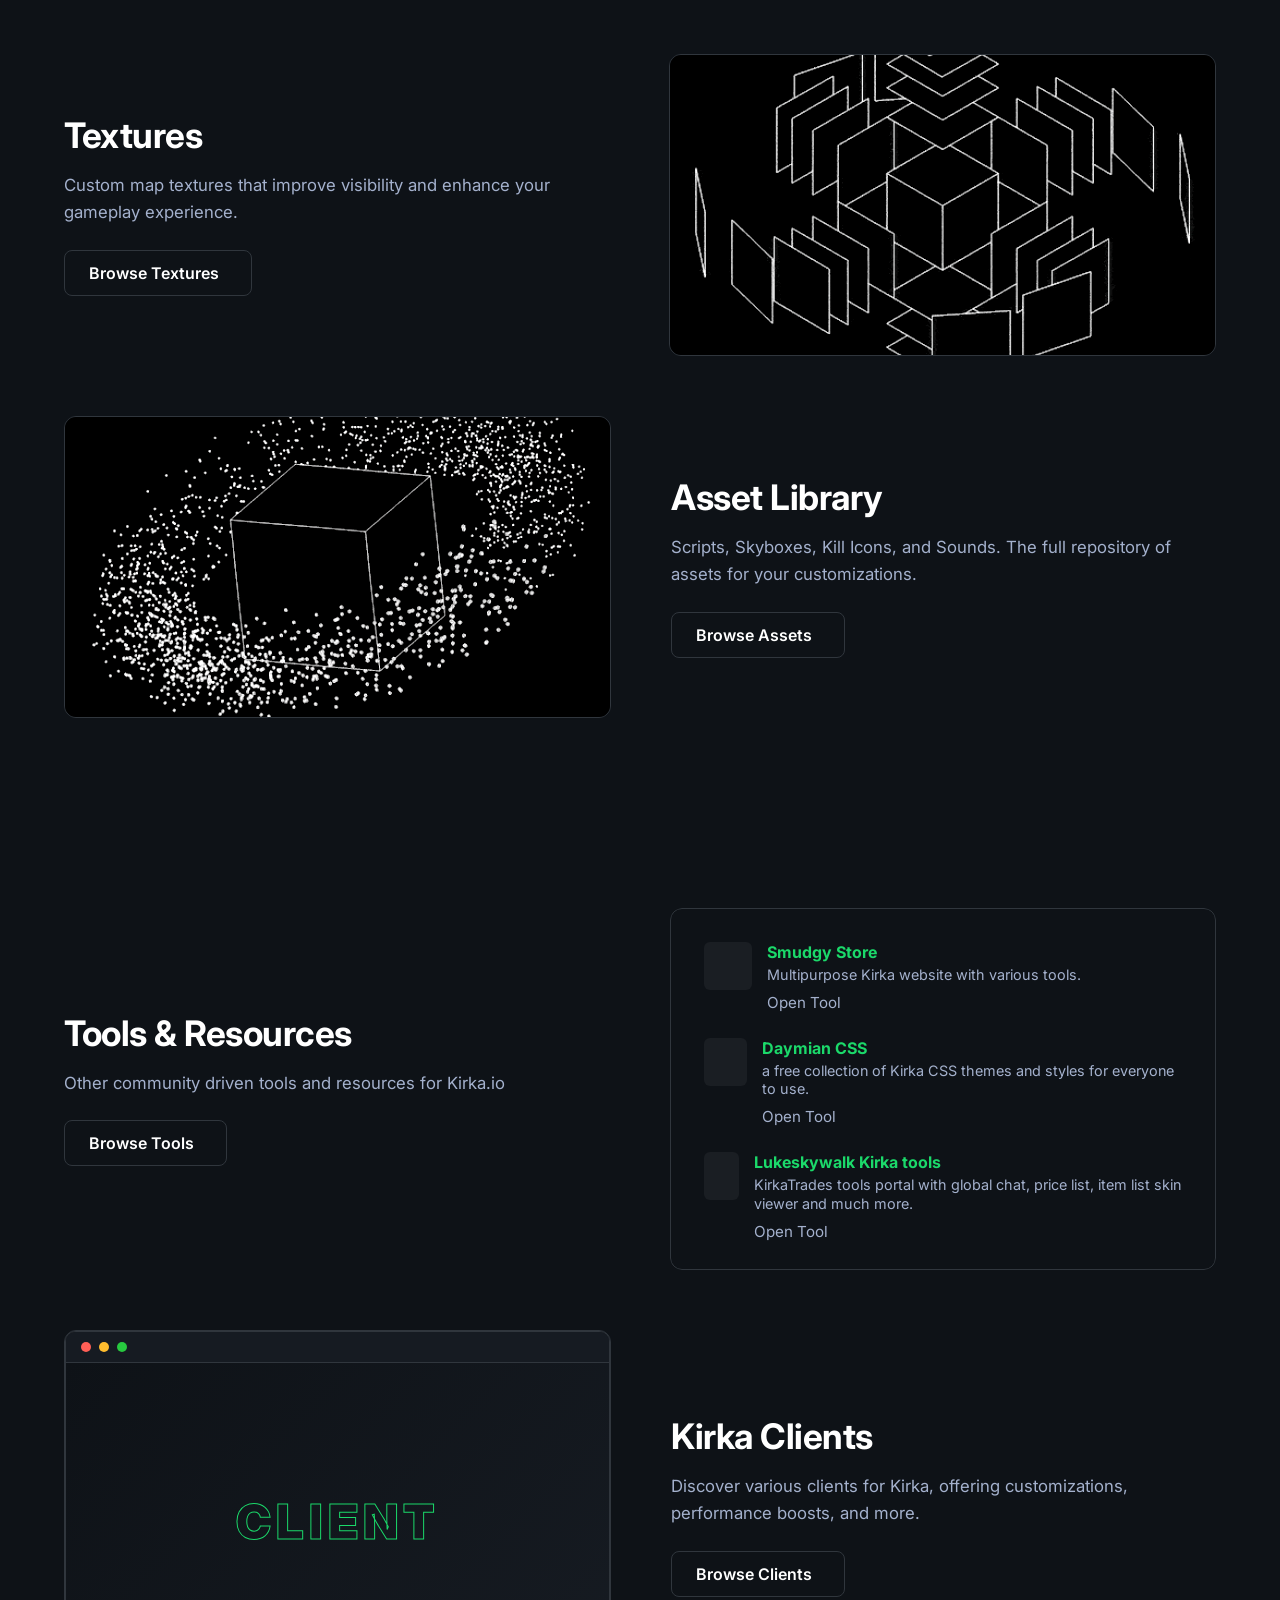
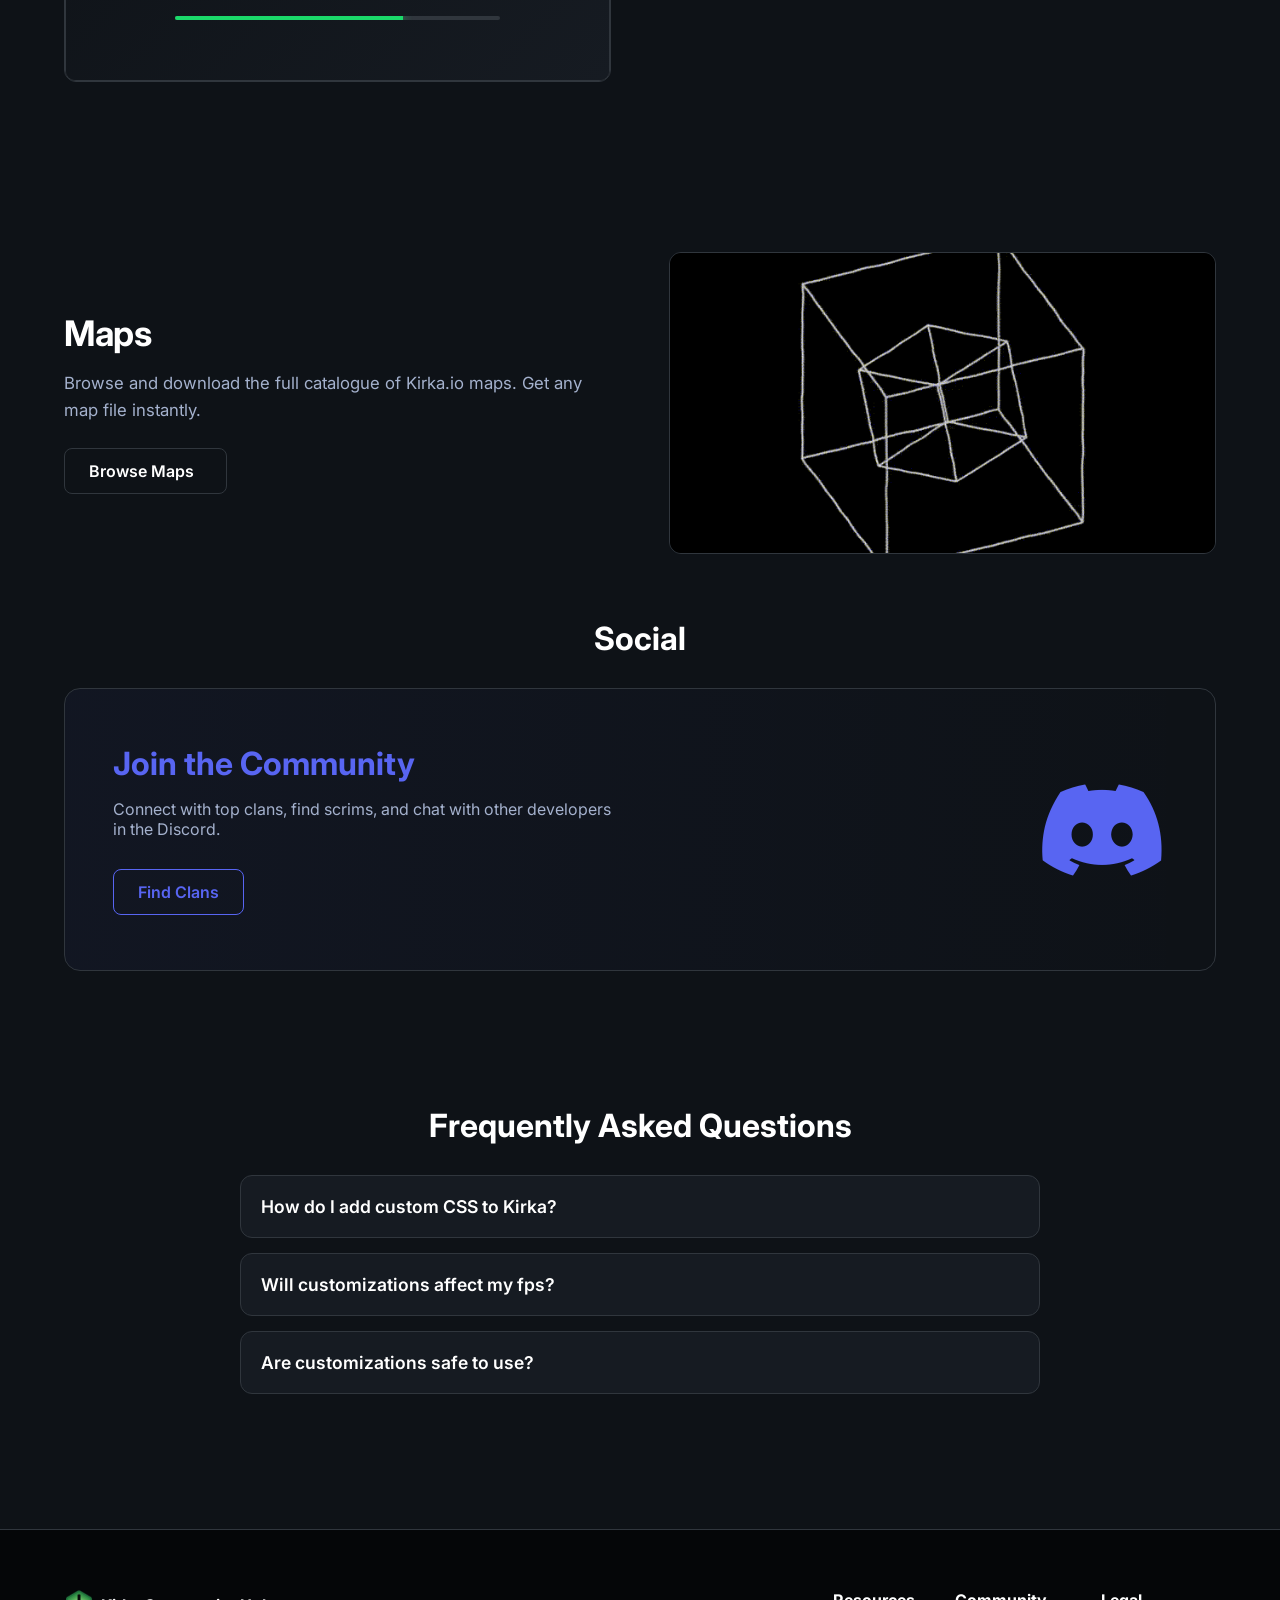
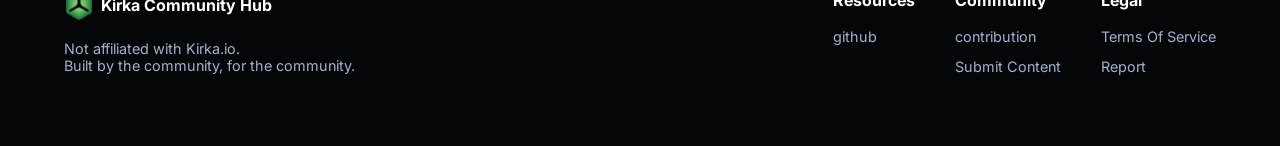
==== commit d6e34e7a: "update" ====
--- a/source/index.html
+++ b/source/index.html
@@ -207,7 +207,7 @@
                                 </div>
                             </a>
 
-                            <a href="https://css.daymian.xyz/css/" class="mock-list-item" target="_blank" rel="noopener noreferrer">
+                            <a href="https://css.daymian.xyz/" class="mock-list-item" target="_blank" rel="noopener noreferrer">
                                 <div class="mock-icon">
                                     <img src="https://www.google.com/s2/favicons?domain=daymian.xyz&sz=64"
                                         alt="Daymian CSS"
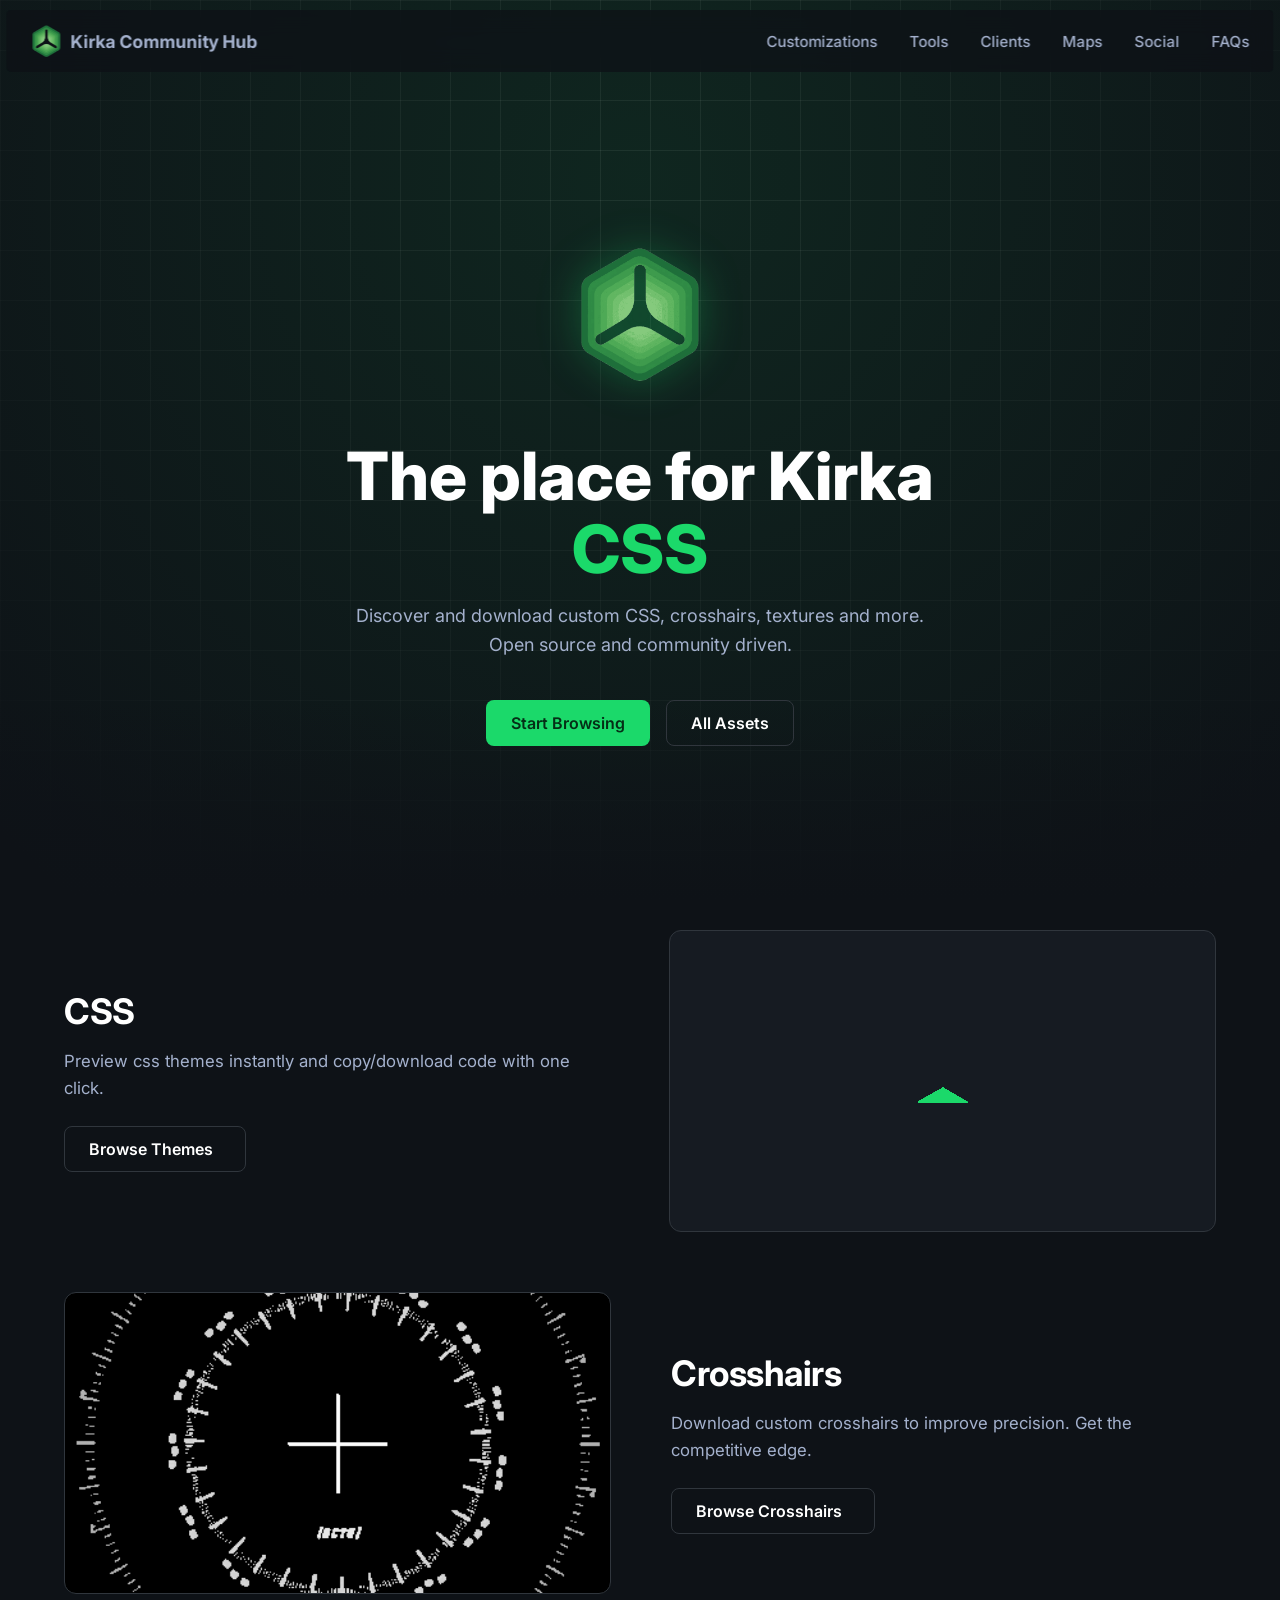
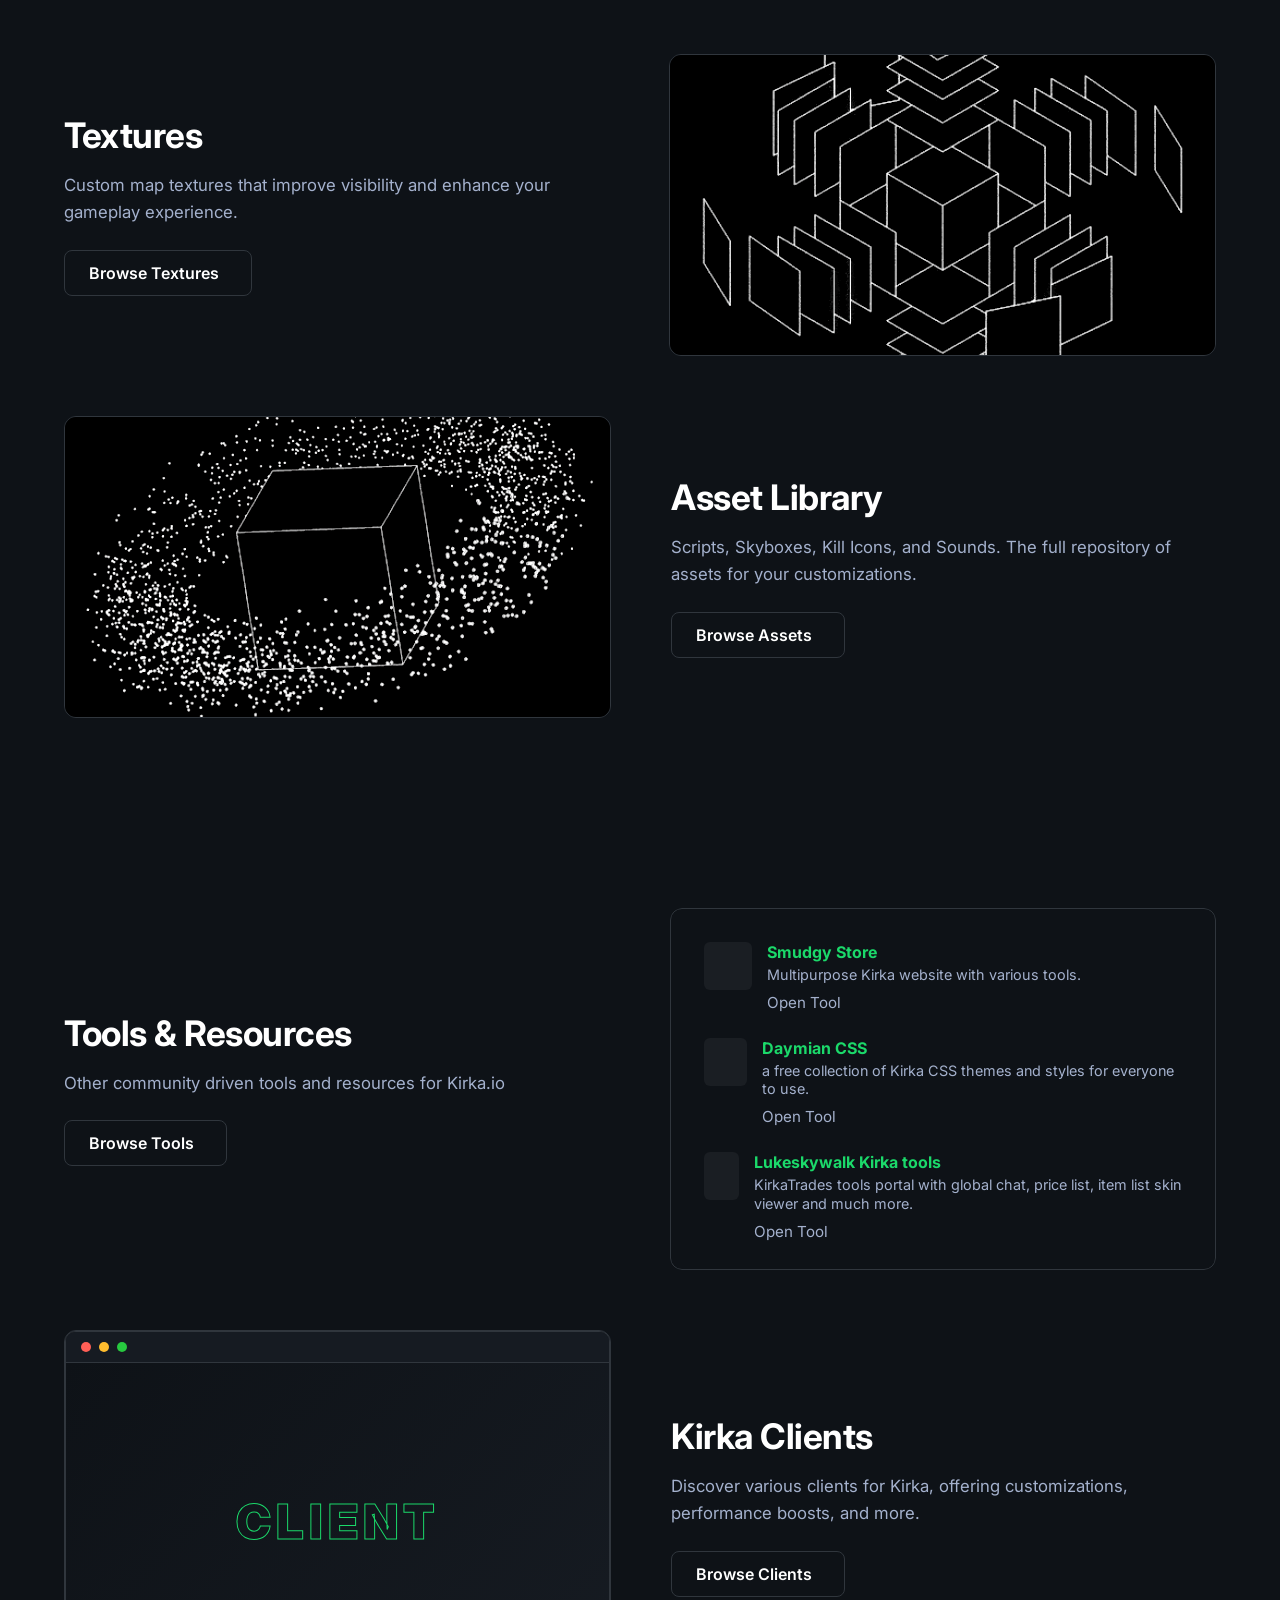
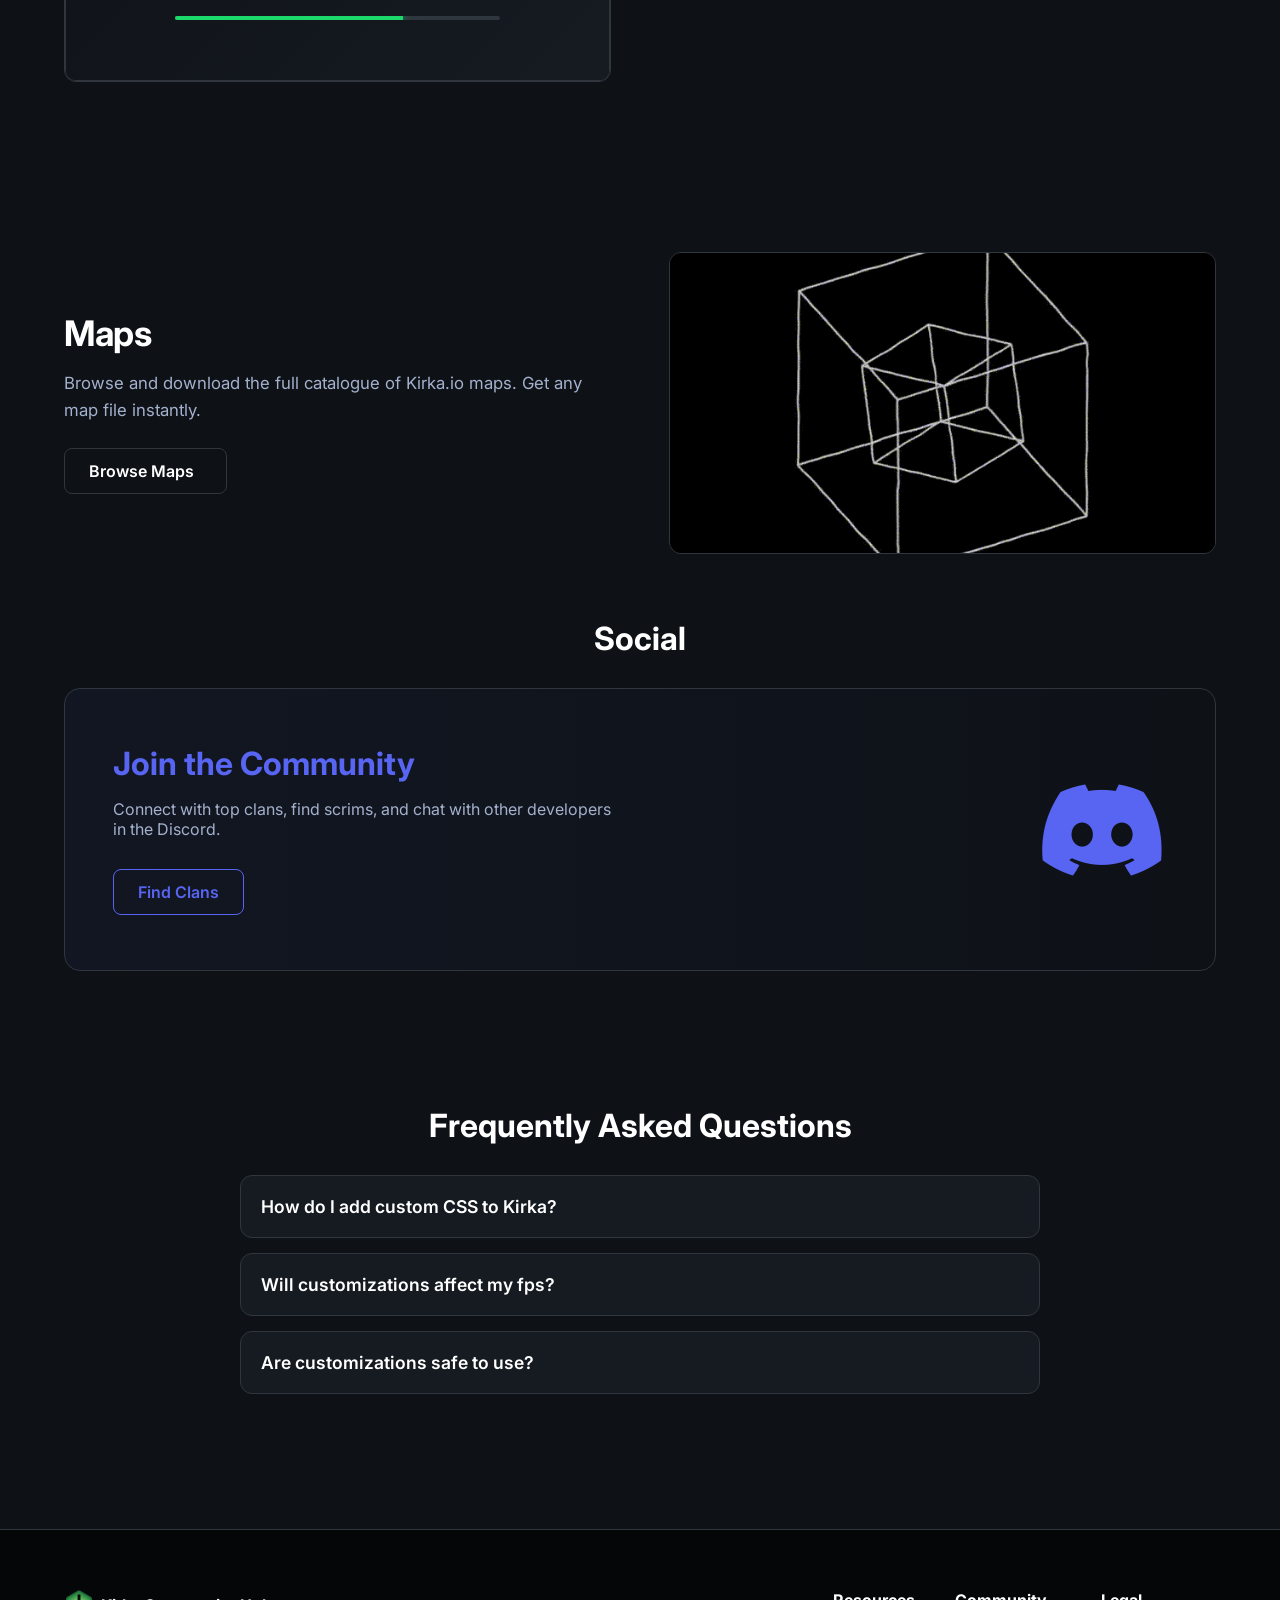
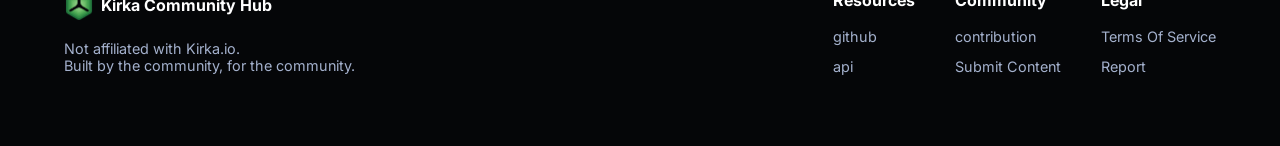
==== commit 3834a6d0: "update" ====
--- a/source/index.html
+++ b/source/index.html
@@ -399,6 +399,7 @@
                     <h4>Resources</h4>
                     <ul>
                         <li><a href="https://github.com/imnotkoolkid/kch" target="_blank" rel="noopener noreferrer">github</a></li>
+                        <li><a href="api.html">api</a></li>
                     </ul>
                 </div>
                 <div class="footer-links">
